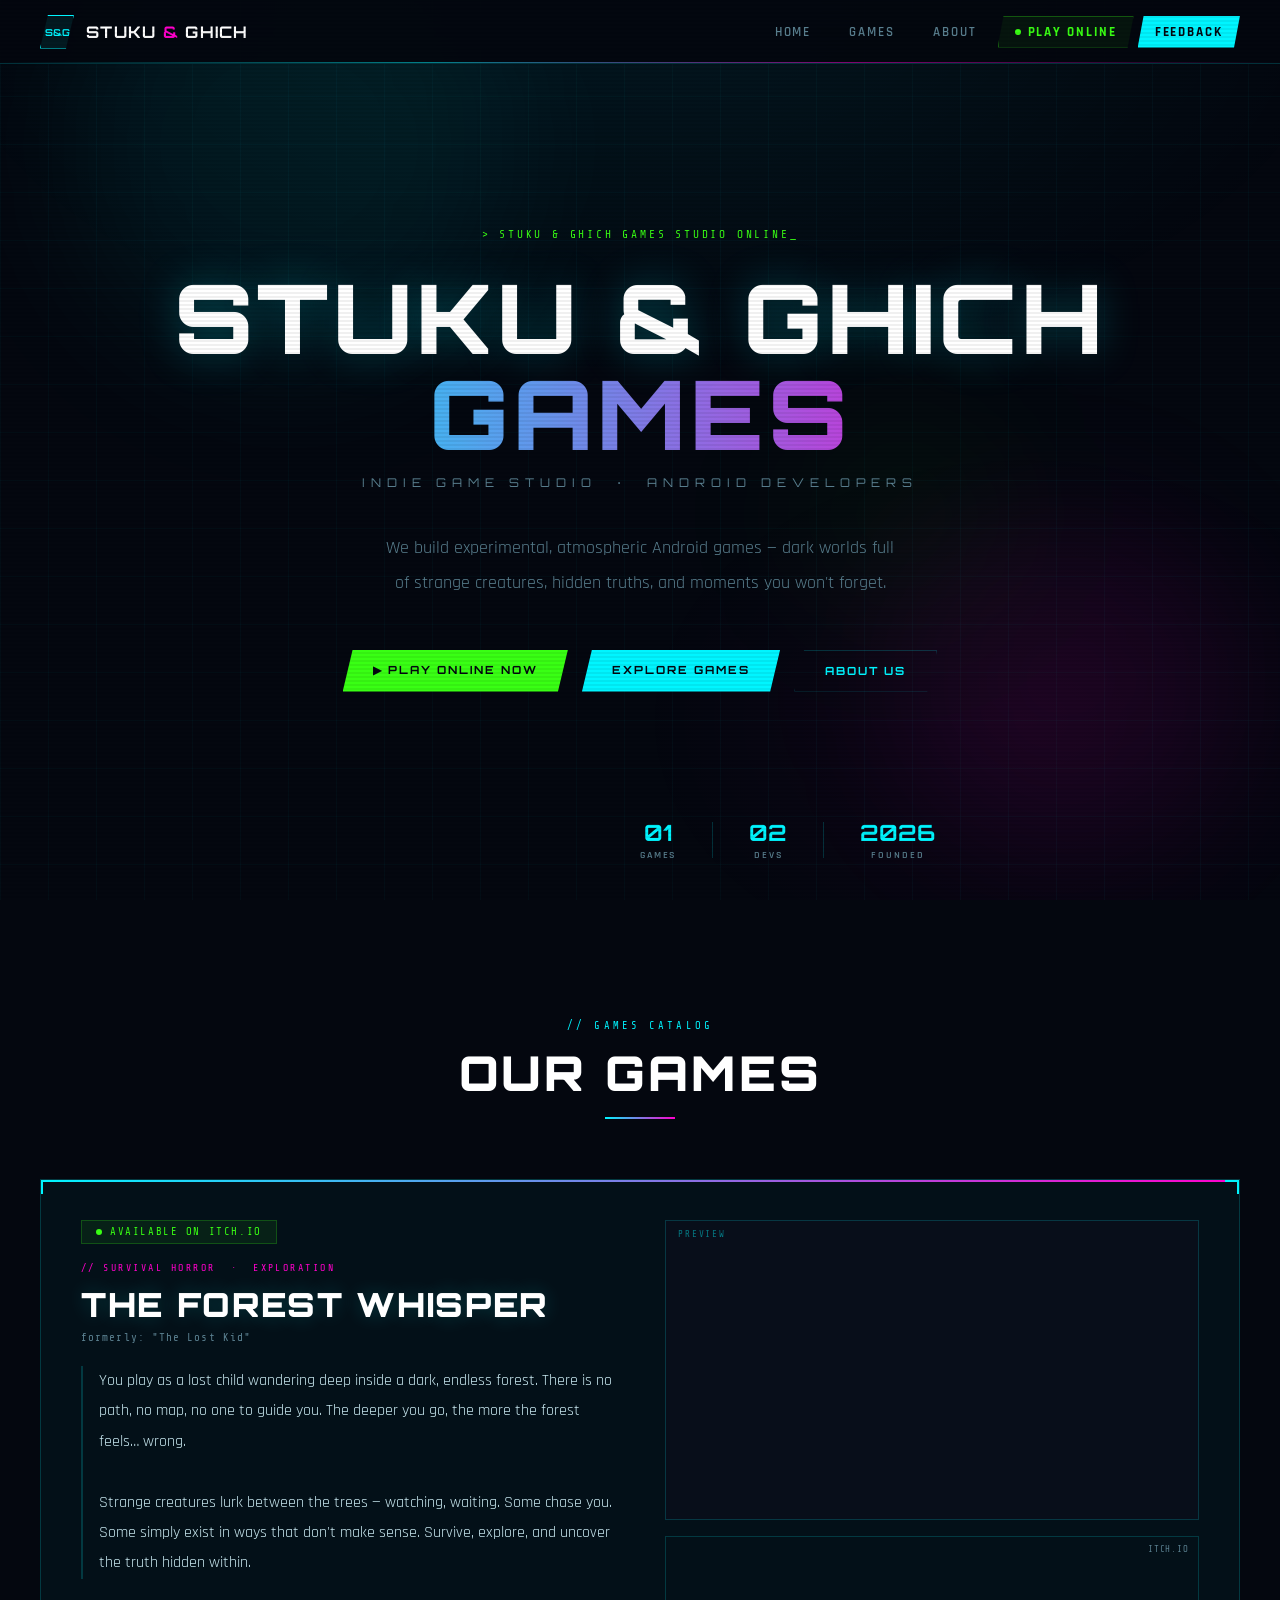
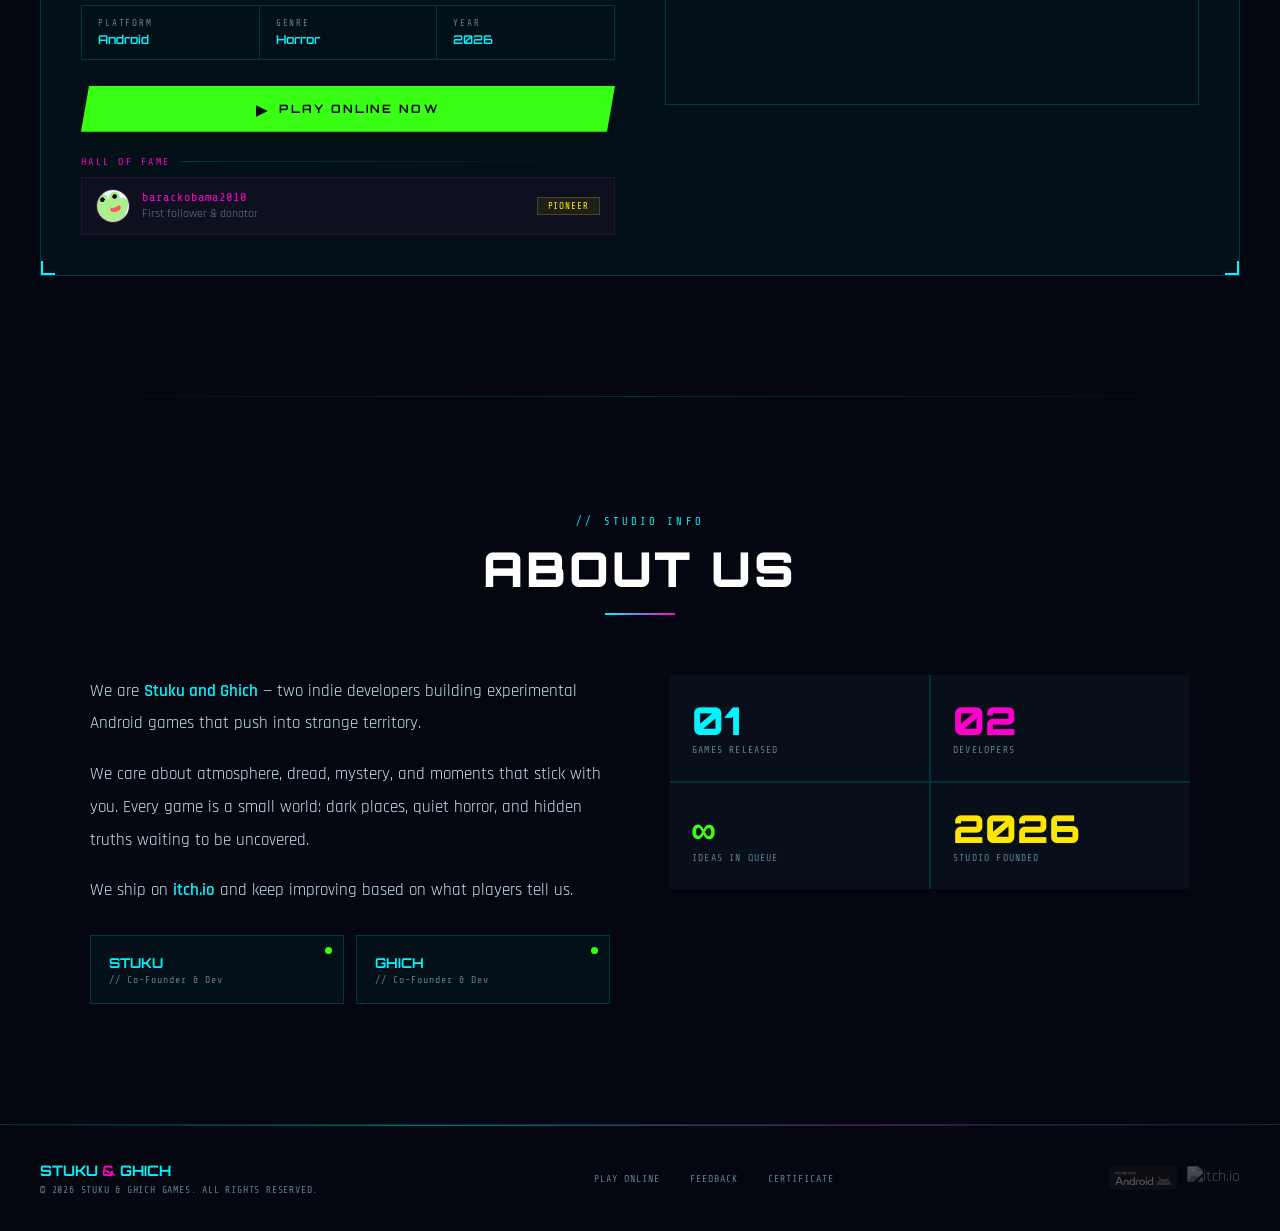
==== index.html @ 99e3280b "Update print statement from 'Hello' to 'Goodbye'" ====
<!DOCTYPE html>
<html lang="en">
<head>
  <meta charset="UTF-8"/>
  <meta name="viewport" content="width=device-width, initial-scale=1.0"/>
  <title>Stuku &amp; Ghich Games</title>
  <link rel="stylesheet" href="https://cdn.plyr.io/3.7.8/plyr.css" />
  <link href="https://fonts.googleapis.com/css2?family=Orbitron:wght@400;600;700;900&family=Rajdhani:wght@300;400;500;600;700&family=Share+Tech+Mono&display=swap" rel="stylesheet">
  <style>
    :root {
      --cyan: #00f5ff;
      --cyan2: #00c8d4;
      --magenta: #ff00cc;
      --green: #39ff14;
      --yellow: #ffe600;
      --dark: #04070f;
      --dark2: #080e1a;
      --dark3: #0c1526;
      --panel: rgba(0,245,255,0.04);
      --border-c: rgba(0,245,255,0.18);
      --border-h: rgba(0,245,255,0.55);
      --text: #c8e8f0;
      --text-dim: #5a8090;
    }

    *, *::before, *::after { box-sizing: border-box; margin:0; padding:0; }
    html { scroll-behavior: smooth; }

    body {
      font-family: 'Rajdhani', sans-serif;
      background: var(--dark);
      color: var(--text);
      overflow-x: hidden;
    }

    body::after {
      content: '';
      position: fixed; inset: 0;
      pointer-events: none; z-index: 9999;
      background: repeating-linear-gradient(
        0deg, transparent, transparent 2px,
        rgba(0,0,0,0.06) 2px, rgba(0,0,0,0.06) 4px
      );
    }

    .grid-bg {
      position: fixed; inset: 0; z-index: 0; pointer-events: none;
      background-image:
        linear-gradient(rgba(0,245,255,0.03) 1px, transparent 1px),
        linear-gradient(90deg, rgba(0,245,255,0.03) 1px, transparent 1px);
      background-size: 48px 48px;
    }
    .grid-bg::after {
      content: '';
      position: absolute; inset: 0;
      background:
        radial-gradient(ellipse 80% 60% at 50% 0%, rgba(0,245,255,0.07) 0%, transparent 70%),
        radial-gradient(ellipse 50% 50% at 80% 80%, rgba(255,0,204,0.05) 0%, transparent 60%);
    }

    /* HEADER */
    header {
      position: fixed; top:0; left:0; right:0; z-index:500;
      height: 64px;
      display: flex; align-items: center; justify-content: space-between;
      padding: 0 40px;
      background: rgba(4,7,15,0.93);
      border-bottom: 1px solid var(--border-c);
      backdrop-filter: blur(20px);
    }
    header::after {
      content: '';
      position: absolute; bottom:0; left:0; right:0; height:1px;
      background: linear-gradient(90deg, transparent, var(--cyan), var(--magenta), transparent);
      opacity: 0.5;
    }

    .logo { display:flex; align-items:center; gap:12px; }
    .logo-chip {
      width:34px; height:34px;
      background: rgba(0,245,255,0.08);
      border: 1.5px solid var(--cyan);
      display:flex; align-items:center; justify-content:center;
      font-family:'Orbitron',monospace; font-size:0.6rem; font-weight:700;
      color: var(--cyan);
      clip-path: polygon(8px 0%,100% 0%,calc(100% - 8px) 100%,0% 100%);
    }
    .logo-name {
      font-family:'Orbitron',monospace; font-size:1rem; font-weight:700;
      letter-spacing:0.08em; color:#fff;
    }
    .logo-name em { font-style:normal; color:var(--magenta); }

    nav { display:flex; gap:4px; align-items:center; }
    nav a {
      font-family:'Rajdhani',sans-serif; font-size:0.8rem; font-weight:600;
      letter-spacing:0.15em; text-transform:uppercase;
      color:var(--text-dim); text-decoration:none;
      padding:7px 16px; border:1px solid transparent;
      transition:all 0.22s;
      clip-path: polygon(6px 0%,100% 0%,calc(100% - 6px) 100%,0% 100%);
    }
    nav a:hover { color:var(--cyan); border-color:var(--border-c); background:var(--panel); }
    nav a.cta {
      color:var(--dark); background:var(--cyan); border-color:var(--cyan); font-weight:700;
    }
    nav a.cta:hover { background:var(--cyan2); box-shadow:0 0 20px rgba(0,245,255,0.4); }

    /* NEW: Play nav link — magenta glow variant */
    nav a.play-nav {
      color: var(--green);
      border-color: rgba(57,255,20,0.3);
      background: rgba(57,255,20,0.06);
      font-weight: 700;
      position: relative;
    }
    nav a.play-nav::before {
      content: '';
      display: inline-block;
      width: 6px; height: 6px;
      background: var(--green);
      border-radius: 50%;
      margin-right: 7px;
      animation: blink-dot 1.4s ease-in-out infinite;
      vertical-align: middle;
    }
    nav a.play-nav:hover {
      color: var(--green);
      border-color: rgba(57,255,20,0.6);
      background: rgba(57,255,20,0.12);
      box-shadow: 0 0 18px rgba(57,255,20,0.2);
    }
    @keyframes blink-dot { 0%,100%{opacity:1} 50%{opacity:0.2} }

    /* HUD CORNERS */
    .hc { position:absolute; width:14px; height:14px; pointer-events:none; }
    .hc.tl { top:0; left:0; border-top:2px solid var(--cyan); border-left:2px solid var(--cyan); }
    .hc.tr { top:0; right:0; border-top:2px solid var(--cyan); border-right:2px solid var(--cyan); }
    .hc.bl { bottom:0; left:0; border-bottom:2px solid var(--cyan); border-left:2px solid var(--cyan); }
    .hc.br { bottom:0; right:0; border-bottom:2px solid var(--cyan); border-right:2px solid var(--cyan); }

    /* HERO */
    .hero {
      position:relative; min-height:100vh;
      display:flex; flex-direction:column; align-items:center; justify-content:center;
      text-align:center; padding:100px 40px 80px; overflow:hidden;
    }

    .orb {
      position:absolute; border-radius:50%; filter:blur(70px); pointer-events:none;
      animation:float 9s ease-in-out infinite;
    }
    .o1 { width:450px; height:450px; background:rgba(0,245,255,0.06); top:-80px; left:5%; }
    .o2 { width:350px; height:350px; background:rgba(255,0,204,0.06); bottom:5%; right:3%; animation-delay:-3.5s; }
    .o3 { width:220px; height:220px; background:rgba(57,255,20,0.04); top:45%; left:62%; animation-delay:-6s; }
    @keyframes float { 0%,100%{transform:translateY(0) scale(1)} 50%{transform:translateY(-28px) scale(1.08)} }

    .hero-eyebrow {
      font-family:'Share Tech Mono',monospace; font-size:0.7rem;
      color:var(--green); letter-spacing:0.25em; margin-bottom:28px;
      opacity:0; animation:fu 0.7s 0.2s forwards;
    }
    .hero-eyebrow::before { content:'> '; }
    .hero-eyebrow::after { content:'_'; animation:cur 1s step-end infinite; }
    @keyframes cur { 0%,100%{opacity:1} 50%{opacity:0} }

    .hero-h1 {
      font-family:'Orbitron',monospace; font-weight:900;
      font-size: clamp(2.6rem, 7.5vw, 7rem);
      line-height:1; letter-spacing:0.04em; margin-bottom:14px;
      opacity:0; animation:fu 0.8s 0.35s forwards;
    }
    .hero-h1 .l1 { display:block; color:#fff; text-shadow:0 0 40px rgba(0,245,255,0.25); }
    .hero-h1 .l2 {
      display:block;
      background: linear-gradient(90deg, var(--cyan) 0%, var(--magenta) 100%);
      -webkit-background-clip:text; -webkit-text-fill-color:transparent; background-clip:text;
    }

    .hero-tagline {
      font-family:'Orbitron',monospace; font-size:clamp(0.58rem,1.1vw,0.75rem);
      letter-spacing:0.5em; color:var(--text-dim); text-transform:uppercase;
      margin-bottom:40px; opacity:0; animation:fu 0.8s 0.5s forwards;
    }

    .hero-body {
      font-size:1.15rem; font-weight:400; color:var(--text-dim);
      max-width:520px; line-height:1.85; margin-bottom:50px;
      opacity:0; animation:fu 0.8s 0.65s forwards;
    }

    .hero-btns {
      display:flex; gap:14px; flex-wrap:wrap; justify-content:center;
      opacity:0; animation:fu 0.8s 0.8s forwards;
    }

    .btn {
      font-family:'Orbitron',monospace; font-size:0.7rem; font-weight:700;
      letter-spacing:0.18em; text-transform:uppercase; text-decoration:none;
      padding:13px 30px; transition:all 0.22s; cursor:pointer;
      clip-path: polygon(10px 0%,100% 0%,calc(100% - 10px) 100%,0% 100%);
    }
    .btn-solid { color:var(--dark); background:var(--cyan); }
    .btn-solid:hover { box-shadow:0 0 30px rgba(0,245,255,0.55), 0 0 60px rgba(0,245,255,0.2); transform:translateY(-3px); }
    .btn-ghost { color:var(--cyan); background:transparent; border:1px solid var(--border-c); }
    .btn-ghost:hover { border-color:var(--cyan); background:rgba(0,245,255,0.08); transform:translateY(-3px); }

    /* NEW: Play Online hero button */
    .btn-play {
      color: var(--dark);
      background: var(--green);
      border: none;
      position: relative;
      overflow: hidden;
    }
    .btn-play::before {
      content: '';
      position: absolute; inset: 0;
      background: linear-gradient(90deg, transparent 0%, rgba(255,255,255,0.15) 50%, transparent 100%);
      transform: translateX(-100%);
      transition: transform 0.5s ease;
    }
    .btn-play:hover::before { transform: translateX(100%); }
    .btn-play:hover {
      box-shadow: 0 0 30px rgba(57,255,20,0.55), 0 0 60px rgba(57,255,20,0.2);
      transform: translateY(-3px);
    }

    .hero-stats {
      position:absolute; bottom:38px; left:50%; transform:translateX(-50%);
      display:flex; gap:36px; align-items:center;
      opacity:0; animation:fu 0.8s 1s forwards;
    }
    .hs-item { text-align:center; }
    .hs-num { font-family:'Orbitron',monospace; font-size:1.4rem; font-weight:700; color:var(--cyan); }
    .hs-lbl { font-size:0.65rem; font-weight:600; letter-spacing:0.18em; text-transform:uppercase; color:var(--text-dim); margin-top:2px; }
    .hs-sep { width:1px; height:36px; background:var(--border-c); }

    /* SECTION LABELS */
    section { position:relative; z-index:1; }
    .s-tag {
      font-family:'Share Tech Mono',monospace; font-size:0.65rem;
      color:var(--cyan); letter-spacing:0.3em; text-transform:uppercase; margin-bottom:10px;
    }
    .s-tag::before { content:'// '; }
    .s-title {
      font-family:'Orbitron',monospace; font-size:clamp(1.8rem,4vw,3rem);
      font-weight:900; letter-spacing:0.06em; color:#fff;
    }
    .s-line { width:70px; height:2px; background:linear-gradient(90deg,var(--cyan),var(--magenta)); margin:14px auto 0; }

    /* GAMES */
    #games { padding:120px 40px; }
    .games-wrap { max-width:1280px; margin:0 auto; }
    .s-hdr { text-align:center; margin-bottom:60px; }

    .game-panel {
      position:relative;
      border:1px solid var(--border-c);
      background:var(--panel);
      padding:40px;
      transition:border-color 0.3s;
    }
    .game-panel::before {
      content:''; position:absolute; top:0; left:0; right:0; height:2px;
      background:linear-gradient(90deg,var(--cyan),var(--magenta),var(--cyan));
      background-size:200%;
      animation:gslide 3s linear infinite;
    }
    @keyframes gslide { 0%{background-position:0%} 100%{background-position:200%} }
    .game-panel:hover { border-color:var(--border-h); }

    .g-grid { display:grid; grid-template-columns:1fr 1fr; gap:50px; align-items:start; }

    .g-status {
      display:inline-flex; align-items:center; gap:8px;
      font-family:'Share Tech Mono',monospace; font-size:0.66rem;
      color:var(--green); letter-spacing:0.15em;
      background:rgba(57,255,20,0.07); border:1px solid rgba(57,255,20,0.22);
      padding:5px 14px; margin-bottom:18px;
    }
    .g-dot { width:6px; height:6px; background:var(--green); border-radius:50%; animation:cur 1.5s ease-in-out infinite; }

    .g-genre {
      font-family:'Share Tech Mono',monospace; font-size:0.62rem;
      color:var(--magenta); letter-spacing:0.25em; text-transform:uppercase; margin-bottom:12px;
    }
    .g-title {
      font-family:'Orbitron',monospace; font-weight:900;
      font-size:clamp(1.4rem,2.6vw,2.1rem); letter-spacing:0.05em;
      color:#fff; line-height:1.2; margin-bottom:6px;
      text-shadow:0 0 20px rgba(0,245,255,0.2);
      cursor:default;
    }
    .g-title:hover { animation:glitch 0.4s steps(2) 1; }
    @keyframes glitch {
      0%{transform:translate(0)} 20%{transform:translate(-3px,1px);text-shadow:2px 0 var(--magenta),-2px 0 var(--cyan)}
      40%{transform:translate(3px,-1px);text-shadow:-2px 0 var(--cyan),2px 0 var(--magenta)}
      60%{transform:translate(-1px,2px)} 80%{transform:translate(1px,-2px)}
      100%{transform:translate(0)}
    }
    .g-alias {
      font-family:'Share Tech Mono',monospace; font-size:0.68rem;
      color:var(--text-dim); letter-spacing:0.1em; margin-bottom:22px;
    }
    .g-desc {
      font-size:1rem; font-weight:400; line-height:1.9; color:var(--text);
      border-left:2px solid var(--border-c); padding-left:16px; margin-bottom:26px;
    }

    .g-meta { display:flex; border:1px solid var(--border-c); margin-bottom:26px; }
    .g-mi { flex:1; padding:12px 16px; border-right:1px solid var(--border-c); }
    .g-mi:last-child { border-right:none; }
    .g-ml { font-family:'Share Tech Mono',monospace; font-size:0.58rem; color:var(--text-dim); letter-spacing:0.2em; text-transform:uppercase; margin-bottom:4px; }
    .g-mv { font-family:'Orbitron',monospace; font-size:0.76rem; color:var(--cyan); font-weight:600; }

    /* NEW: Play Online CTA inside game card */
    .g-play-cta {
      display: flex;
      gap: 10px;
      margin-bottom: 24px;
      flex-wrap: wrap;
    }
    .g-play-btn {
      flex: 1;
      display: flex; align-items: center; justify-content: center; gap: 10px;
      padding: 14px 20px;
      font-family: 'Orbitron', monospace; font-size: 0.72rem; font-weight: 700;
      letter-spacing: 0.18em; text-transform: uppercase; text-decoration: none;
      transition: all 0.25s;
      clip-path: polygon(8px 0%,100% 0%,calc(100% - 8px) 100%,0% 100%);
      position: relative; overflow: hidden;
    }
    .g-play-btn::before {
      content: '';
      position: absolute; inset: 0;
      background: linear-gradient(90deg, transparent, rgba(255,255,255,0.1), transparent);
      transform: translateX(-100%);
      transition: transform 0.5s ease;
    }
    .g-play-btn:hover::before { transform: translateX(100%); }

    .g-play-btn.primary {
      background: var(--green); color: var(--dark);
    }
    .g-play-btn.primary:hover {
      box-shadow: 0 0 24px rgba(57,255,20,0.5), 0 0 48px rgba(57,255,20,0.15);
      transform: translateY(-2px);
    }
    .g-play-btn.secondary {
      background: var(--panel); color: var(--cyan);
      border: 1px solid var(--border-c);
    }
    .g-play-btn.secondary:hover {
      border-color: var(--border-h); background: rgba(0,245,255,0.08);
      transform: translateY(-2px);
    }

    .g-play-icon {
      font-size: 0.9rem;
    }

    /* play pulse ring on primary btn */
    .g-play-btn.primary .g-play-icon {
      position: relative;
      display: inline-flex;
    }

    .g-screen {
      position:relative; aspect-ratio:16/9; background:var(--dark2);
      border:1px solid var(--border-c); overflow:hidden; margin-bottom:16px;
    }
    .g-screen::before {
      content:'PREVIEW'; position:absolute; top:8px; left:12px;
      font-family:'Share Tech Mono',monospace; font-size:0.58rem;
      color:var(--cyan); letter-spacing:0.2em; opacity:0.45; z-index:2;
    }
    .g-screen-fill {
      width: 100%;
      height: 90%;
      display: flex;
      align-items: center;
      justify-content: center;
      background: none;
      opacity: 1;
    }

    .g-embed { border:1px solid var(--border-c); overflow:hidden; position:relative; transition:border-color 0.3s; }
    .g-embed:hover { border-color:var(--border-h); }
    .g-embed iframe { display:block; width:100%; height:167px; border:none; }
    .g-embed-tag {
      position:absolute; top:7px; right:9px;
      font-family:'Share Tech Mono',monospace; font-size:0.56rem;
      color:var(--text-dim); letter-spacing:0.1em; pointer-events:none;
    }

    /* SHOUTOUTS */
    .shout-hdr {
      font-family:'Share Tech Mono',monospace; font-size:0.62rem;
      color:var(--magenta); letter-spacing:0.25em; text-transform:uppercase;
      margin-bottom:10px; display:flex; align-items:center; gap:10px;
    }
    .shout-hdr::after { content:''; flex:1; height:1px; background:linear-gradient(90deg,var(--border-c),transparent); }

    .shout-row {
      display:flex; align-items:center; gap:12px; padding:11px 14px;
      background:rgba(255,0,204,0.04); border:1px solid rgba(255,0,204,0.14);
      transition:all 0.22s; cursor:default;
    }
    .shout-row:hover { background:rgba(255,0,204,0.09); border-color:rgba(255,0,204,0.35); transform:translateX(5px); }
    .shout-pfp {
      width:34px; height:34px; border-radius:50%;
      border:1px solid rgba(255,0,204,0.3); background:var(--dark3);
      overflow:hidden; flex-shrink:0;
      display:flex; align-items:center; justify-content:center; font-size:1rem;
    }
    .shout-pfp img { width:100%; height:100%; object-fit:cover; }
    .shout-name { font-family:'Share Tech Mono',monospace; font-size:0.76rem; color:var(--magenta); }
    .shout-role { font-size:0.78rem; color:var(--text-dim); margin-top:1px; }
    .shout-badge {
      margin-left:auto; font-family:'Share Tech Mono',monospace; font-size:0.58rem;
      color:var(--yellow); background:rgba(255,230,0,0.07); border:1px solid rgba(255,230,0,0.2);
      padding:3px 10px; letter-spacing:0.1em;
    }

    /* ABOUT */
    #about { padding:120px 40px; }
    #about::before {
      content:''; position:absolute; top:0; left:0; right:0; height:1px;
      background:linear-gradient(90deg,transparent,var(--border-c),transparent);
    }
    .about-wrap { max-width:1100px; margin:0 auto; }

    .about-grid { display:grid; grid-template-columns:1fr 1fr; gap:60px; align-items:start; margin-top:60px; }

    .about-copy { font-size:1.05rem; font-weight:400; line-height:1.95; color:var(--text); }
    .about-copy p { margin-bottom:18px; }
    .about-copy strong { color:var(--cyan); font-weight:600; }

    .dev-cards { display:grid; grid-template-columns:1fr 1fr; gap:12px; margin-top:28px; }
    .dev-card {
      padding:18px; border:1px solid var(--border-c); background:var(--panel);
      position:relative; transition:all 0.22s;
    }
    .dev-card:hover { border-color:var(--border-h); background:rgba(0,245,255,0.06); }
    .dev-name { font-family:'Orbitron',monospace; font-size:0.85rem; font-weight:700; color:var(--cyan); margin-bottom:3px; }
    .dev-role { font-family:'Share Tech Mono',monospace; font-size:0.62rem; color:var(--text-dim); letter-spacing:0.1em; }
    .dev-online { position:absolute; top:11px; right:11px; width:7px; height:7px; background:var(--green); border-radius:50%; animation:cur 2s ease-in-out infinite; }

    .hud-grid { display:grid; grid-template-columns:1fr 1fr; gap:2px; background:var(--border-c); }
    .hud-cell { background:var(--dark2); padding:26px 22px; }
    .hud-n { font-family:'Orbitron',monospace; font-size:2.4rem; font-weight:900; color:var(--cyan); line-height:1; margin-bottom:5px; }
    .hud-n.m { color:var(--magenta); }
    .hud-n.g { color:var(--green); }
    .hud-n.y { color:var(--yellow); }
    .hud-d { font-family:'Share Tech Mono',monospace; font-size:0.62rem; color:var(--text-dim); letter-spacing:0.12em; text-transform:uppercase; }

    /* FOOTER */
    footer { border-top:1px solid var(--border-c); padding:36px 40px; position:relative; z-index:1; }
    footer::before {
      content:''; position:absolute; top:0; left:0; right:0; height:1px;
      background:linear-gradient(90deg,transparent,var(--cyan),var(--magenta),transparent);
      opacity:0.45;
    }
    .f-inner { max-width:1200px; margin:0 auto; display:flex; justify-content:space-between; align-items:center; flex-wrap:wrap; gap:20px; }
    .f-name { font-family:'Orbitron',monospace; font-size:0.9rem; font-weight:700; color:var(--cyan); }
    .f-name em { font-style:normal; color:var(--magenta); }
    .f-copy { font-family:'Share Tech Mono',monospace; font-size:0.62rem; color:var(--text-dim); letter-spacing:0.08em; margin-top:5px; }
    .f-links { display:flex; gap:4px; flex-wrap:wrap; }
    .f-links a {
      font-family:'Share Tech Mono',monospace; font-size:0.63rem; color:var(--text-dim);
      text-decoration:none; letter-spacing:0.1em; padding:6px 12px;
      border:1px solid transparent; transition:all 0.22s;
    }
    .f-links a:hover { color:var(--cyan); border-color:var(--border-c); background:var(--panel); }
    .f-badges { display:flex; gap:10px; align-items:center; }
    .f-badges img { height:24px; opacity:0.3; filter:grayscale(100%); transition:all 0.3s; }
    .f-badges img:hover { opacity:0.85; filter:grayscale(0%); }

    @keyframes fu { from{opacity:0;transform:translateY(22px)} to{opacity:1;transform:translateY(0)} }
    .reveal { opacity:0; transform:translateY(28px); transition:opacity 0.7s ease,transform 0.7s ease; }
    .reveal.visible { opacity:1; transform:translateY(0); }

    @media(max-width:860px){
      .g-grid,.about-grid,.dev-cards { grid-template-columns:1fr; }
      header { padding:0 20px; }
      #games,#about { padding:80px 20px; }
      footer { padding:28px 20px; }
      .game-panel { padding:22px; }
      nav a { font-size:0.68rem; padding:5px 8px; }
      .hero-stats { gap:18px; }
      .logo-name { font-size:0.85rem; }
      .hm { display:none; }
    }
  </style>
</head>

<!-- Google tag (gtag.js) -->
<script async src="https://www.googletagmanager.com/gtag/js?id=G-DMY0KFKS8Z"></script>
<script>
  window.dataLayer = window.dataLayer || [];
  function gtag(){dataLayer.push(arguments);}
  gtag('js', new Date());
  gtag('config', 'G-DMY0KFKS8Z');
</script>

<body>
<div class="grid-bg"></div>

<header>
  <div class="logo">
    <div class="logo-chip">S&amp;G</div>
    <div class="logo-name">STUKU <em>&amp;</em> GHICH</div>
  </div>
  <nav>
    <a href="#" class="hm">HOME</a>
    <a href="#games" class="hm">GAMES</a>
    <a href="#about" class="hm">ABOUT</a>
    <a href="play.html" class="play-nav">PLAY ONLINE</a>
    <a href="feedback.html" class="cta">FEEDBACK</a>
  </nav>
</header>

<section class="hero">
  <div class="orb o1"></div>
  <div class="orb o2"></div>
  <div class="orb o3"></div>

  <p class="hero-eyebrow">STUKU &amp; GHICH GAMES STUDIO ONLINE</p>
  <h1 class="hero-h1">
    <span class="l1">STUKU &amp; GHICH</span>
    <span class="l2">GAMES</span>
  </h1>
  <p class="hero-tagline">Indie Game Studio &nbsp;·&nbsp; Android Developers</p>
  <p class="hero-body">We build experimental, atmospheric Android games — dark worlds full of strange creatures, hidden truths, and moments you won't forget.</p>
  <div class="hero-btns">
    <a href="play.html" class="btn btn-play">▶ PLAY ONLINE NOW</a>
    <a href="#games" class="btn btn-solid">EXPLORE GAMES</a>
    <a href="#about" class="btn btn-ghost">ABOUT US</a>
  </div>
  <div class="hero-stats">
    <div class="hs-item"><div class="hs-num">01</div><div class="hs-lbl">Games</div></div>
    <div class="hs-sep"></div>
    <div class="hs-item"><div class="hs-num">02</div><div class="hs-lbl">Devs</div></div>
    <div class="hs-sep"></div>
    <div class="hs-item"><div class="hs-num">2026</div><div class="hs-lbl">Founded</div></div>
  </div>
</section>

<section id="games">
  <div class="games-wrap">
    <div class="s-hdr reveal">
      <div class="s-tag">Games Catalog</div>
      <div class="s-title">OUR GAMES</div>
      <div class="s-line"></div>
    </div>

    <div class="game-panel reveal">
      <div class="hc tl"></div><div class="hc tr"></div>
      <div class="hc bl"></div><div class="hc br"></div>
      <div class="g-grid">
        <div>
          <div class="g-status"><div class="g-dot"></div>AVAILABLE ON ITCH.IO</div>
          <div class="g-genre">// SURVIVAL HORROR &nbsp;·&nbsp; EXPLORATION</div>
          <h3 class="g-title">THE FOREST WHISPER</h3>
          <div class="g-alias">formerly: "The Lost Kid"</div>
          <p class="g-desc">You play as a lost child wandering deep inside a dark, endless forest. There is no path, no map, no one to guide you. The deeper you go, the more the forest feels… wrong.<br><br>Strange creatures lurk between the trees — watching, waiting. Some chase you. Some simply exist in ways that don't make sense. Survive, explore, and uncover the truth hidden within.</p>
          <div class="g-meta">
            <div class="g-mi"><div class="g-ml">Platform</div><div class="g-mv">Android</div></div>
            <div class="g-mi"><div class="g-ml">Genre</div><div class="g-mv">Horror</div></div>
            <div class="g-mi"><div class="g-ml">Year</div><div class="g-mv">2026</div></div>
          </div>

          <!-- ── PLAY ONLINE CTA ── -->
          <div class="g-play-cta">
            <a href="play.html" class="g-play-btn primary">
              <span class="g-play-icon">▶</span> PLAY ONLINE NOW
            </a>

          </div>

          <div class="shout-hdr">Hall of Fame</div>
          <div class="shout-row">
            <div class="shout-pfp">
              <img src="obama2010.png" alt="" onerror="this.style.display='none';this.parentElement.textContent='★'">
            </div>
            <div>
              <div class="shout-name">barackobama2010</div>
              <div class="shout-role">First follower &amp; donator</div>
            </div>
            <div class="shout-badge">PIONEER</div>
          </div>
        </div>

        <div>
          <div class="g-screen">
            <div class="g-screen-fill">
              <video id="player" playsinline>
                <source src="gameplay.mp4" type="video/mp4" />
              </video>
            </div>
          </div>
          <div class="g-embed">
            <div class="g-embed-tag">ITCH.IO</div>
            <iframe frameborder="0" src="https://itch.io/embed/4488600?bg_color=222222&amp;fg_color=eeeeee&amp;link_color=299704&amp;border_color=363636" width="552" height="167"><a href="https://stukuandghich.itch.io/the-forest-whisper">The Forest Whisper</a></iframe>
          </div>
        </div>
      </div>
    </div>
  </div>

  <script src="https://cdn.plyr.io/3.7.8/plyr.js"></script>
  <script>
    const player = new Plyr('#player', {
      controls: ['play','progress','current-time','mute','volume','fullscreen']
    });
  </script>
</section>

<section id="about">
  <div class="about-wrap">
    <div class="s-hdr reveal">
      <div class="s-tag">Studio Info</div>
      <div class="s-title">ABOUT US</div>
      <div class="s-line"></div>
    </div>
    <div class="about-grid">
      <div class="reveal">
        <div class="about-copy">
          <p>We are <strong>Stuku and Ghich</strong> — two indie developers building experimental Android games that push into strange territory.</p>
          <p>We care about atmosphere, dread, mystery, and moments that stick with you. Every game is a small world: dark places, quiet horror, and hidden truths waiting to be uncovered.</p>
          <p>We ship on <strong>itch.io</strong> and keep improving based on what players tell us.</p>
        </div>
        <div class="dev-cards">
          <div class="dev-card">
            <div class="dev-online"></div>
            <div class="dev-name">STUKU</div>
            <div class="dev-role">// Co-Founder &amp; Dev</div>
          </div>
          <div class="dev-card">
            <div class="dev-online"></div>
            <div class="dev-name">GHICH</div>
            <div class="dev-role">// Co-Founder &amp; Dev</div>
          </div>
        </div>
      </div>
      <div class="hud-grid reveal">
        <div class="hud-cell"><div class="hud-n">01</div><div class="hud-d">Games Released</div></div>
        <div class="hud-cell"><div class="hud-n m">02</div><div class="hud-d">Developers</div></div>
        <div class="hud-cell"><div class="hud-n g">∞</div><div class="hud-d">Ideas In Queue</div></div>
        <div class="hud-cell"><div class="hud-n y">2026</div><div class="hud-d">Studio Founded</div></div>
      </div>
    </div>
  </div>
</section>

<footer>
  <div class="f-inner">
    <div>
      <div class="f-name">STUKU <em>&amp;</em> GHICH</div>
      <div class="f-copy">© 2026 STUKU &amp; GHICH GAMES. ALL RIGHTS RESERVED.</div>
    </div>
    <div class="f-links">
      <a href="play.html">PLAY ONLINE</a>
      <a href="feedback.html">FEEDBACK</a>
      <a href="uact_certificate.png">CERTIFICATE</a>
    </div>
    <div class="f-badges">
      <img src="android_badge.png" alt="Android">
      <img src="https://static.itch.io/images/badge-color.svg" alt="itch.io">
    </div>
  </div>
</footer>

<script>
  const io = new IntersectionObserver(entries => {
    entries.forEach((e,i) => {
      if(e.isIntersecting){ setTimeout(()=>e.target.classList.add('visible'),i*100); io.unobserve(e.target); }
    });
  },{threshold:0.1});
  document.querySelectorAll('.reveal').forEach(el=>io.observe(el));
</script>
</body>
</html>
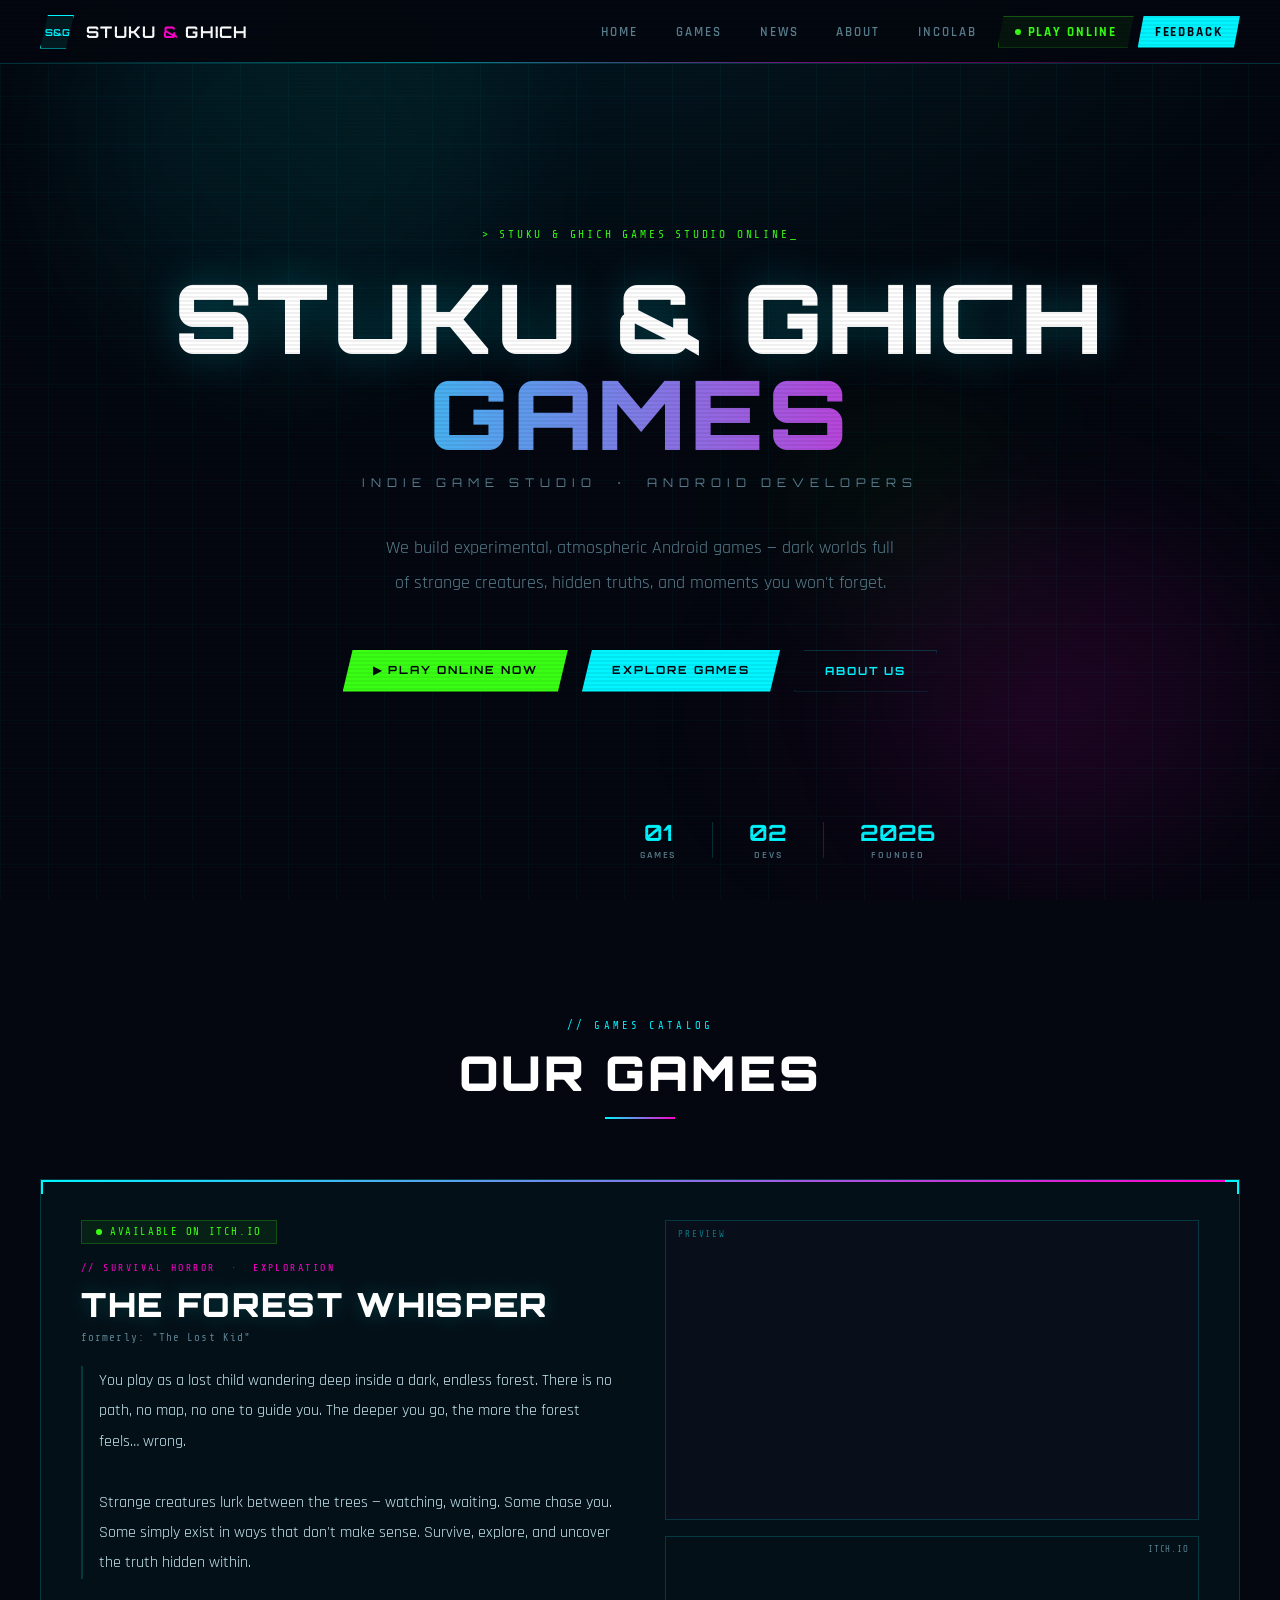
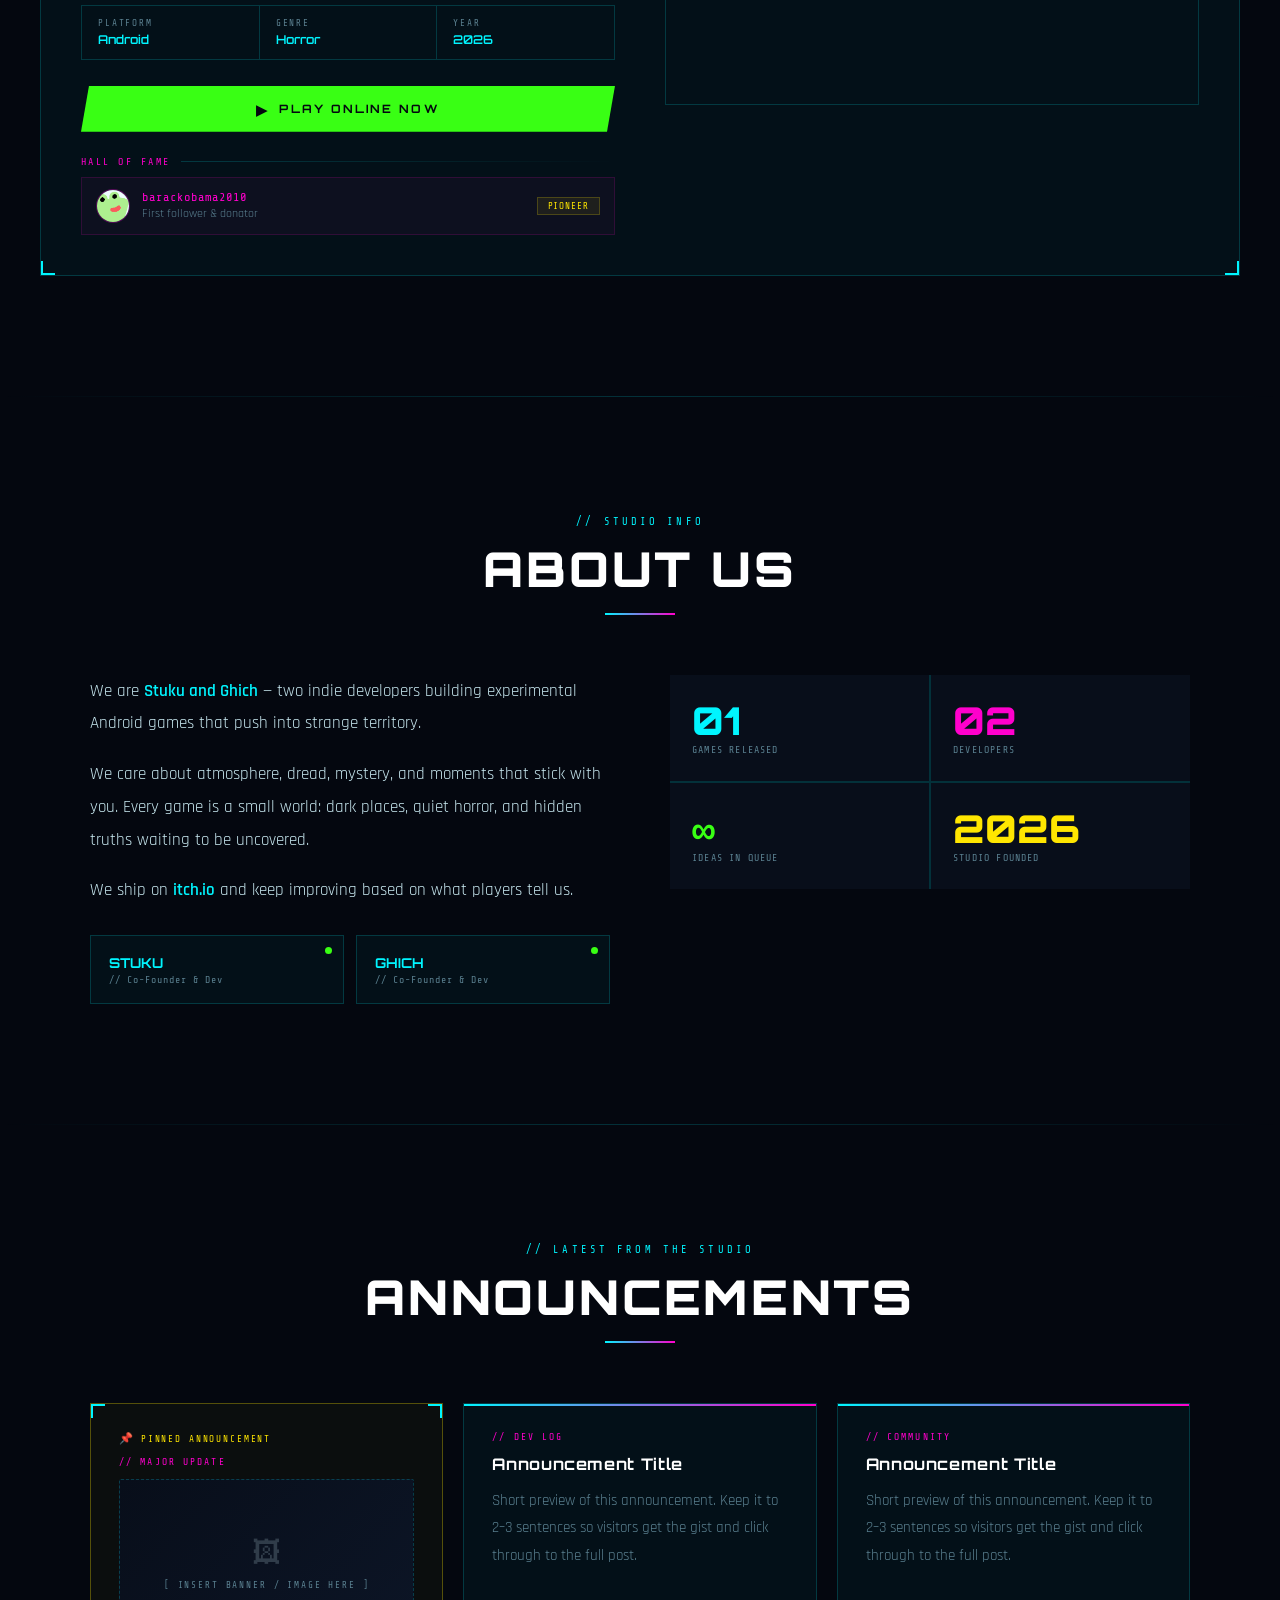
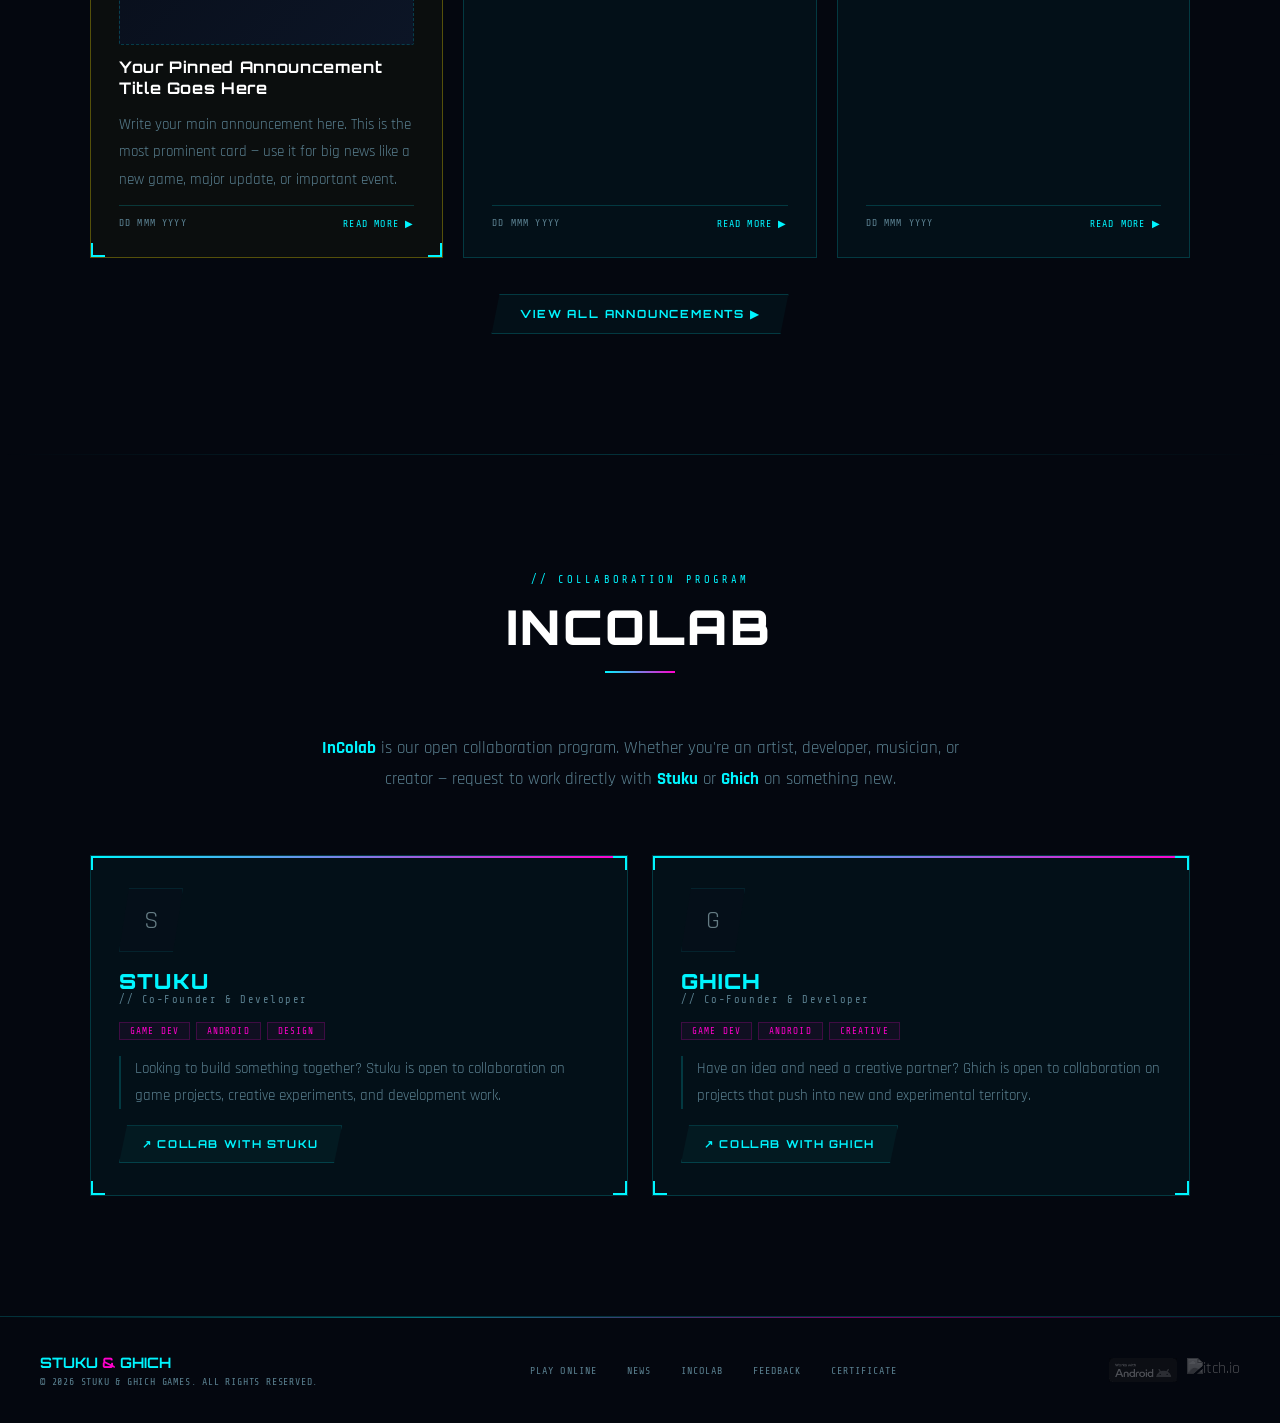
==== commit f025312d: "Update print statement from 'Hello' to 'Goodbye'" ====
--- a/index.html
+++ b/index.html
@@ -515,7 +515,9 @@
   <nav>
     <a href="#" class="hm">HOME</a>
     <a href="#games" class="hm">GAMES</a>
+    <a href="#announcements" class="hm">NEWS</a>
     <a href="#about" class="hm">ABOUT</a>
+    <a href="incolab.html" class="hm">INCOLAB</a>
     <a href="play.html" class="play-nav">PLAY ONLINE</a>
     <a href="feedback.html" class="cta">FEEDBACK</a>
   </nav>
@@ -654,6 +656,304 @@
   </div>
 </section>
 
+<!-- ══════════════════════════════════════════
+     ANNOUNCEMENTS SECTION
+══════════════════════════════════════════ -->
+<style>
+  /* ANNOUNCEMENTS */
+  #announcements { padding: 120px 40px; }
+  #announcements::before {
+    content:''; position:absolute; top:0; left:0; right:0; height:1px;
+    background:linear-gradient(90deg,transparent,var(--border-c),transparent);
+  }
+  .ann-wrap { max-width: 1100px; margin: 0 auto; }
+
+  .ann-grid {
+    display: grid;
+    grid-template-columns: repeat(auto-fit, minmax(300px, 1fr));
+    gap: 20px;
+    margin-top: 60px;
+  }
+
+  .ann-card {
+    position: relative;
+    border: 1px solid var(--border-c);
+    background: var(--panel);
+    padding: 28px;
+    transition: all 0.25s;
+    display: flex; flex-direction: column; gap: 12px;
+  }
+  .ann-card::before {
+    content:''; position:absolute; top:0; left:0; right:0; height:2px;
+    background:linear-gradient(90deg,var(--cyan),var(--magenta),var(--cyan));
+    background-size:200%; animation:gslide 3s linear infinite;
+  }
+  .ann-card:hover { border-color: var(--border-h); transform: translateY(-4px); }
+
+  /* pinned variant */
+  .ann-card.pinned { border-color: rgba(255,230,0,0.3); background: rgba(255,230,0,0.03); }
+  .ann-card.pinned::before {
+    background: linear-gradient(90deg, var(--yellow), var(--orange), var(--yellow));
+    background-size:200%;
+  }
+  .ann-card.pinned:hover { border-color: rgba(255,230,0,0.6); }
+
+  .ann-pin {
+    font-family:'Share Tech Mono',monospace; font-size:0.58rem;
+    color:var(--yellow); letter-spacing:0.2em;
+    display:flex; align-items:center; gap:6px;
+  }
+  .ann-pin::before { content:'📌'; font-size:0.7rem; }
+
+  .ann-tag {
+    font-family:'Share Tech Mono',monospace; font-size:0.6rem;
+    color:var(--magenta); letter-spacing:0.22em; text-transform:uppercase;
+  }
+  .ann-tag::before { content:'// '; }
+
+  .ann-title {
+    font-family:'Orbitron',monospace; font-size:1rem; font-weight:700;
+    color:#fff; letter-spacing:0.04em; line-height:1.3;
+  }
+
+  /* media placeholder inside announcement card */
+  .ann-media {
+    width:100%; aspect-ratio:16/9;
+    border:1px dashed rgba(0,245,255,0.2);
+    background: linear-gradient(135deg, var(--dark2), var(--dark3));
+    display:flex; flex-direction:column; align-items:center; justify-content:center;
+    gap:8px; border-radius:2px; cursor:default;
+  }
+  .ann-media-icon { font-size:1.8rem; opacity:0.2; }
+  .ann-media-label {
+    font-family:'Share Tech Mono',monospace; font-size:0.58rem;
+    color:var(--text-dim); letter-spacing:0.2em;
+  }
+
+  .ann-body {
+    font-size:0.95rem; color:var(--text-dim); line-height:1.8; font-weight:400;
+  }
+
+  .ann-footer {
+    display:flex; align-items:center; justify-content:space-between;
+    padding-top:12px; border-top:1px solid var(--border-c); margin-top:auto;
+  }
+  .ann-date {
+    font-family:'Share Tech Mono',monospace; font-size:0.6rem;
+    color:var(--text-dim); letter-spacing:0.12em;
+  }
+  .ann-read-more {
+    font-family:'Share Tech Mono',monospace; font-size:0.62rem;
+    color:var(--cyan); text-decoration:none; letter-spacing:0.12em;
+    transition:all 0.2s;
+  }
+  .ann-read-more:hover { text-shadow:0 0 10px rgba(0,245,255,0.6); }
+
+  .ann-view-all {
+    display:flex; justify-content:center; margin-top:36px;
+  }
+  .ann-view-all a {
+    font-family:'Orbitron',monospace; font-size:0.7rem; font-weight:700;
+    letter-spacing:0.16em; text-transform:uppercase; text-decoration:none;
+    padding:12px 28px; border:1px solid var(--border-c);
+    background:var(--panel); color:var(--cyan);
+    transition:all 0.22s;
+    clip-path:polygon(8px 0%,100% 0%,calc(100% - 8px) 100%,0% 100%);
+  }
+  .ann-view-all a:hover { border-color:var(--border-h); background:rgba(0,245,255,0.08); transform:translateY(-2px); }
+
+  /* ── INCOLAB SECTION ── */
+  #incolab { padding: 120px 40px; }
+  #incolab::before {
+    content:''; position:absolute; top:0; left:0; right:0; height:1px;
+    background:linear-gradient(90deg,transparent,var(--border-c),transparent);
+  }
+  .incolab-wrap { max-width: 1100px; margin: 0 auto; }
+
+  .incolab-intro {
+    max-width: 640px; margin: 0 auto 60px; text-align: center;
+    font-size:1.05rem; color:var(--text-dim); line-height:1.85;
+  }
+  .incolab-intro strong { color:var(--cyan); }
+
+  .incolab-grid {
+    display:grid; grid-template-columns:1fr 1fr; gap:24px;
+  }
+
+  .incolab-card {
+    position:relative;
+    border:1px solid var(--border-c); background:var(--panel);
+    padding:32px 28px; transition:all 0.25s;
+    display:flex; flex-direction:column; gap:16px;
+  }
+  .incolab-card::before {
+    content:''; position:absolute; top:0; left:0; right:0; height:2px;
+    background:linear-gradient(90deg,var(--cyan),var(--magenta),var(--cyan));
+    background-size:200%; animation:gslide 3s linear infinite;
+  }
+  .incolab-card:hover { border-color:var(--border-h); transform:translateY(-4px); }
+
+  .ic-avatar {
+    width:64px; height:64px;
+    border:1.5px solid var(--border-c); background:var(--dark2);
+    display:flex; align-items:center; justify-content:center;
+    font-size:1.6rem; opacity:0.5;
+    clip-path:polygon(10px 0%,100% 0%,calc(100% - 10px) 100%,0% 100%);
+  }
+  .ic-name {
+    font-family:'Orbitron',monospace; font-size:1.3rem; font-weight:900;
+    color:var(--cyan); letter-spacing:0.06em;
+  }
+  .ic-role {
+    font-family:'Share Tech Mono',monospace; font-size:0.65rem;
+    color:var(--text-dim); letter-spacing:0.15em;
+  }
+  .ic-tags {
+    display:flex; gap:6px; flex-wrap:wrap;
+  }
+  .ic-tag {
+    font-family:'Share Tech Mono',monospace; font-size:0.58rem;
+    color:var(--magenta); letter-spacing:0.12em;
+    border:1px solid rgba(255,0,204,0.2); background:rgba(255,0,204,0.05);
+    padding:3px 10px;
+  }
+  .ic-desc {
+    font-size:0.95rem; color:var(--text-dim); line-height:1.75;
+    border-left:2px solid var(--border-c); padding-left:14px;
+  }
+  .ic-cta {
+    display:inline-flex; align-items:center; gap:8px;
+    font-family:'Orbitron',monospace; font-size:0.68rem; font-weight:700;
+    letter-spacing:0.15em; text-transform:uppercase; text-decoration:none;
+    padding:11px 22px; border:1px solid var(--border-c);
+    background:var(--panel); color:var(--cyan);
+    transition:all 0.22s; align-self:flex-start;
+    clip-path:polygon(8px 0%,100% 0%,calc(100% - 8px) 100%,0% 100%);
+  }
+  .ic-cta:hover { border-color:var(--border-h); background:rgba(0,245,255,0.1); transform:translateY(-2px); }
+
+  @media(max-width:860px){
+    .incolab-grid { grid-template-columns:1fr; }
+    #announcements, #incolab { padding:80px 20px; }
+    .ann-grid { grid-template-columns:1fr; }
+  }
+</style>
+
+<!-- ANNOUNCEMENTS -->
+<section id="announcements">
+  <div class="ann-wrap">
+    <div class="s-hdr reveal">
+      <div class="s-tag">Latest from the Studio</div>
+      <div class="s-title">ANNOUNCEMENTS</div>
+      <div class="s-line"></div>
+    </div>
+
+    <div class="ann-grid">
+
+      <!-- PINNED CARD — edit this to your latest big news -->
+      <div class="ann-card pinned reveal">
+        <div class="hc tl"></div><div class="hc tr"></div>
+        <div class="hc bl"></div><div class="hc br"></div>
+        <div class="ann-pin">PINNED ANNOUNCEMENT</div>
+        <div class="ann-tag">Major Update</div>
+        <!-- MEDIA PLACEHOLDER: replace with <img src="your-banner.png"> or <video> -->
+        <div class="ann-media">
+          <div class="ann-media-icon">🖼</div>
+          <div class="ann-media-label">[ INSERT BANNER / IMAGE HERE ]</div>
+        </div>
+        <div class="ann-title">Your Pinned Announcement Title Goes Here</div>
+        <div class="ann-body">Write your main announcement here. This is the most prominent card — use it for big news like a new game, major update, or important event.</div>
+        <div class="ann-footer">
+          <div class="ann-date">DD MMM YYYY</div>
+          <a href="announcements.html" class="ann-read-more">READ MORE ▶</a>
+        </div>
+      </div>
+
+      <!-- CARD 2 -->
+      <div class="ann-card reveal">
+        <div class="ann-tag">Dev Log</div>
+        <div class="ann-title">Announcement Title</div>
+        <div class="ann-body">Short preview of this announcement. Keep it to 2–3 sentences so visitors get the gist and click through to the full post.</div>
+        <div class="ann-footer">
+          <div class="ann-date">DD MMM YYYY</div>
+          <a href="announcements.html" class="ann-read-more">READ MORE ▶</a>
+        </div>
+      </div>
+
+      <!-- CARD 3 -->
+      <div class="ann-card reveal">
+        <div class="ann-tag">Community</div>
+        <div class="ann-title">Announcement Title</div>
+        <div class="ann-body">Short preview of this announcement. Keep it to 2–3 sentences so visitors get the gist and click through to the full post.</div>
+        <div class="ann-footer">
+          <div class="ann-date">DD MMM YYYY</div>
+          <a href="announcements.html" class="ann-read-more">READ MORE ▶</a>
+        </div>
+      </div>
+
+    </div>
+
+    <div class="ann-view-all reveal">
+      <a href="announcements.html">VIEW ALL ANNOUNCEMENTS ▶</a>
+    </div>
+  </div>
+</section>
+
+<!-- INCOLAB SECTION -->
+<section id="incolab">
+  <div class="incolab-wrap">
+    <div class="s-hdr reveal">
+      <div class="s-tag">Collaboration Program</div>
+      <div class="s-title">INCOLAB</div>
+      <div class="s-line"></div>
+    </div>
+
+    <p class="incolab-intro reveal">
+      <strong>InColab</strong> is our open collaboration program. Whether you're an artist, developer, musician, or creator — request to work directly with <strong>Stuku</strong> or <strong>Ghich</strong> on something new.
+    </p>
+
+    <div class="incolab-grid">
+
+      <!-- STUKU CARD -->
+      <div class="incolab-card reveal">
+        <div class="hc tl"></div><div class="hc tr"></div>
+        <div class="hc bl"></div><div class="hc br"></div>
+        <div class="ic-avatar">S</div>
+        <div>
+          <div class="ic-name">STUKU</div>
+          <div class="ic-role">// Co-Founder &amp; Developer</div>
+        </div>
+        <div class="ic-tags">
+          <div class="ic-tag">GAME DEV</div>
+          <div class="ic-tag">ANDROID</div>
+          <div class="ic-tag">DESIGN</div>
+        </div>
+        <div class="ic-desc">Looking to build something together? Stuku is open to collaboration on game projects, creative experiments, and development work.</div>
+        <a href="incolab.html?partner=stuku" class="ic-cta">↗ COLLAB WITH STUKU</a>
+      </div>
+
+      <!-- GHICH CARD -->
+      <div class="incolab-card reveal">
+        <div class="hc tl"></div><div class="hc tr"></div>
+        <div class="hc bl"></div><div class="hc br"></div>
+        <div class="ic-avatar">G</div>
+        <div>
+          <div class="ic-name">GHICH</div>
+          <div class="ic-role">// Co-Founder &amp; Developer</div>
+        </div>
+        <div class="ic-tags">
+          <div class="ic-tag">GAME DEV</div>
+          <div class="ic-tag">ANDROID</div>
+          <div class="ic-tag">CREATIVE</div>
+        </div>
+        <div class="ic-desc">Have an idea and need a creative partner? Ghich is open to collaboration on projects that push into new and experimental territory.</div>
+        <a href="incolab.html?partner=ghich" class="ic-cta">↗ COLLAB WITH GHICH</a>
+      </div>
+
+    </div>
+  </div>
+</section>
+
 <footer>
   <div class="f-inner">
     <div>
@@ -662,6 +962,8 @@
     </div>
     <div class="f-links">
       <a href="play.html">PLAY ONLINE</a>
+      <a href="announcements.html">NEWS</a>
+      <a href="incolab.html">INCOLAB</a>
       <a href="feedback.html">FEEDBACK</a>
       <a href="uact_certificate.png">CERTIFICATE</a>
     </div>
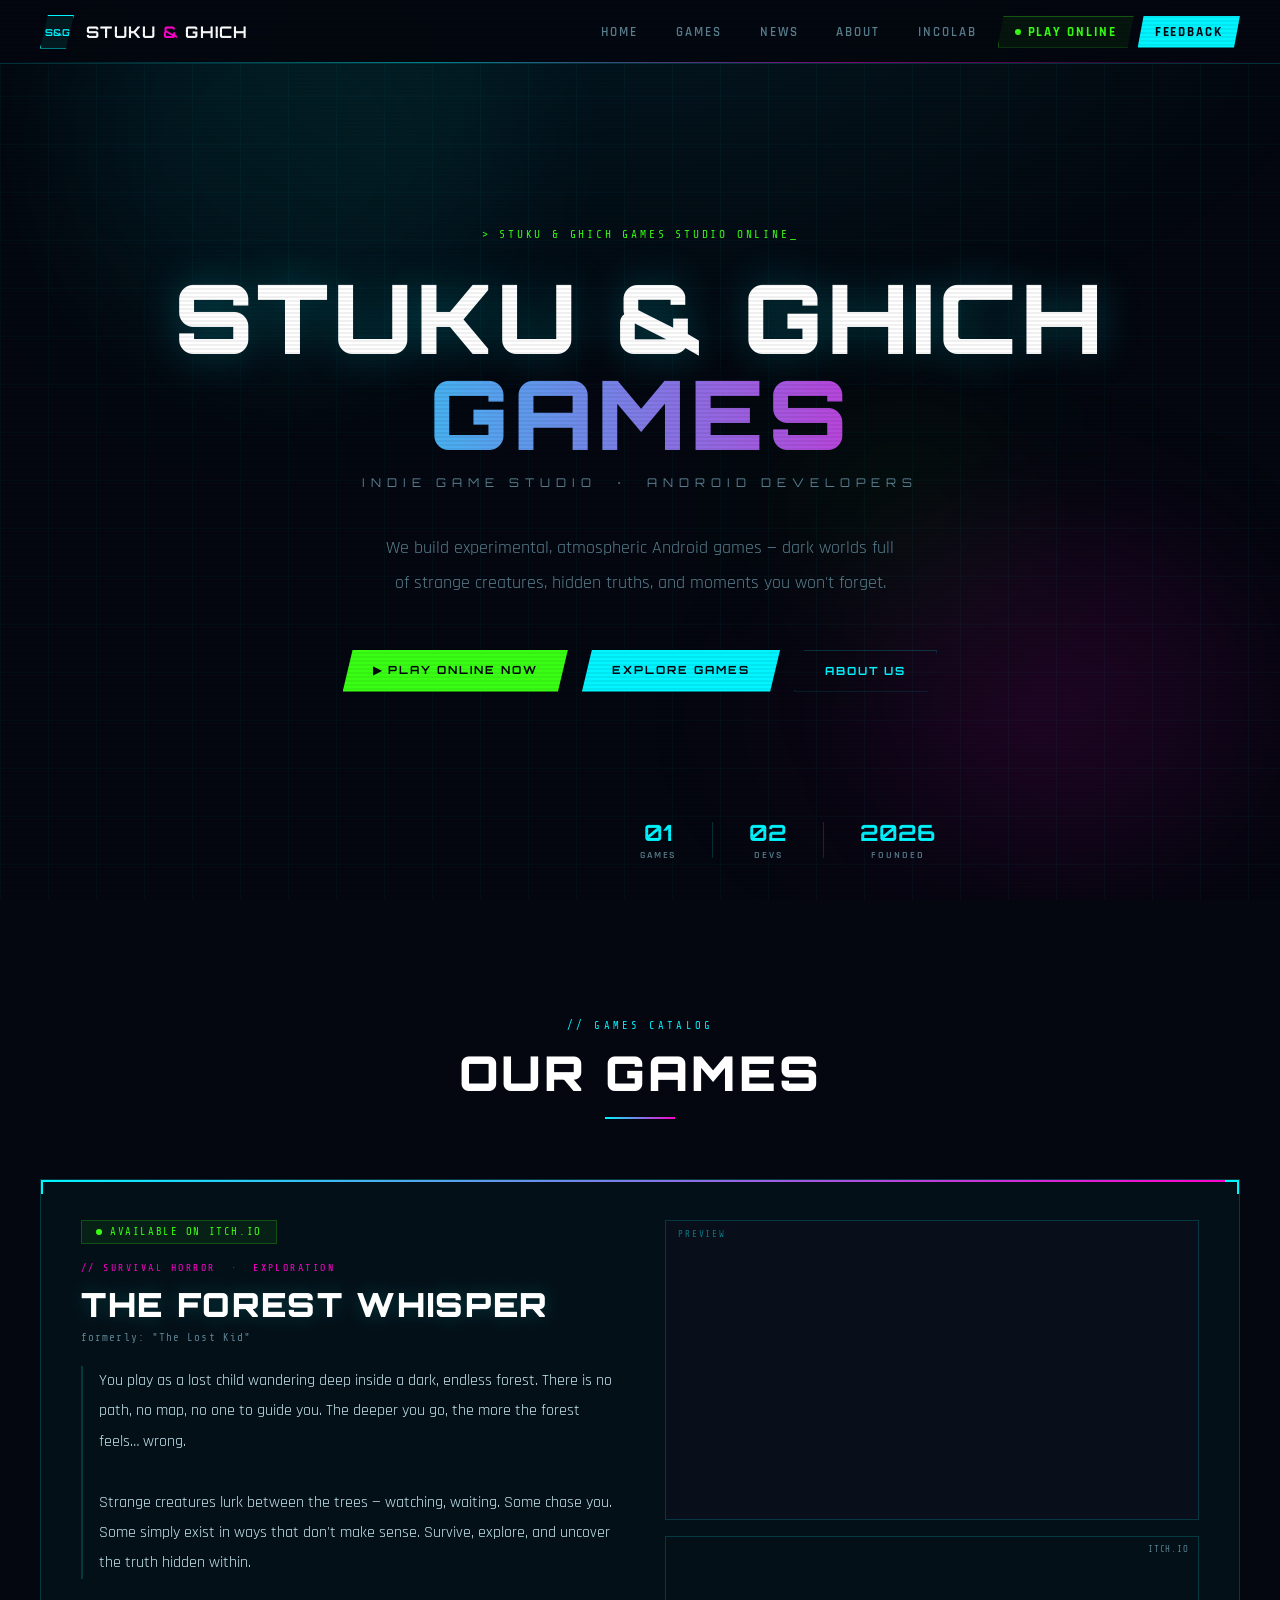
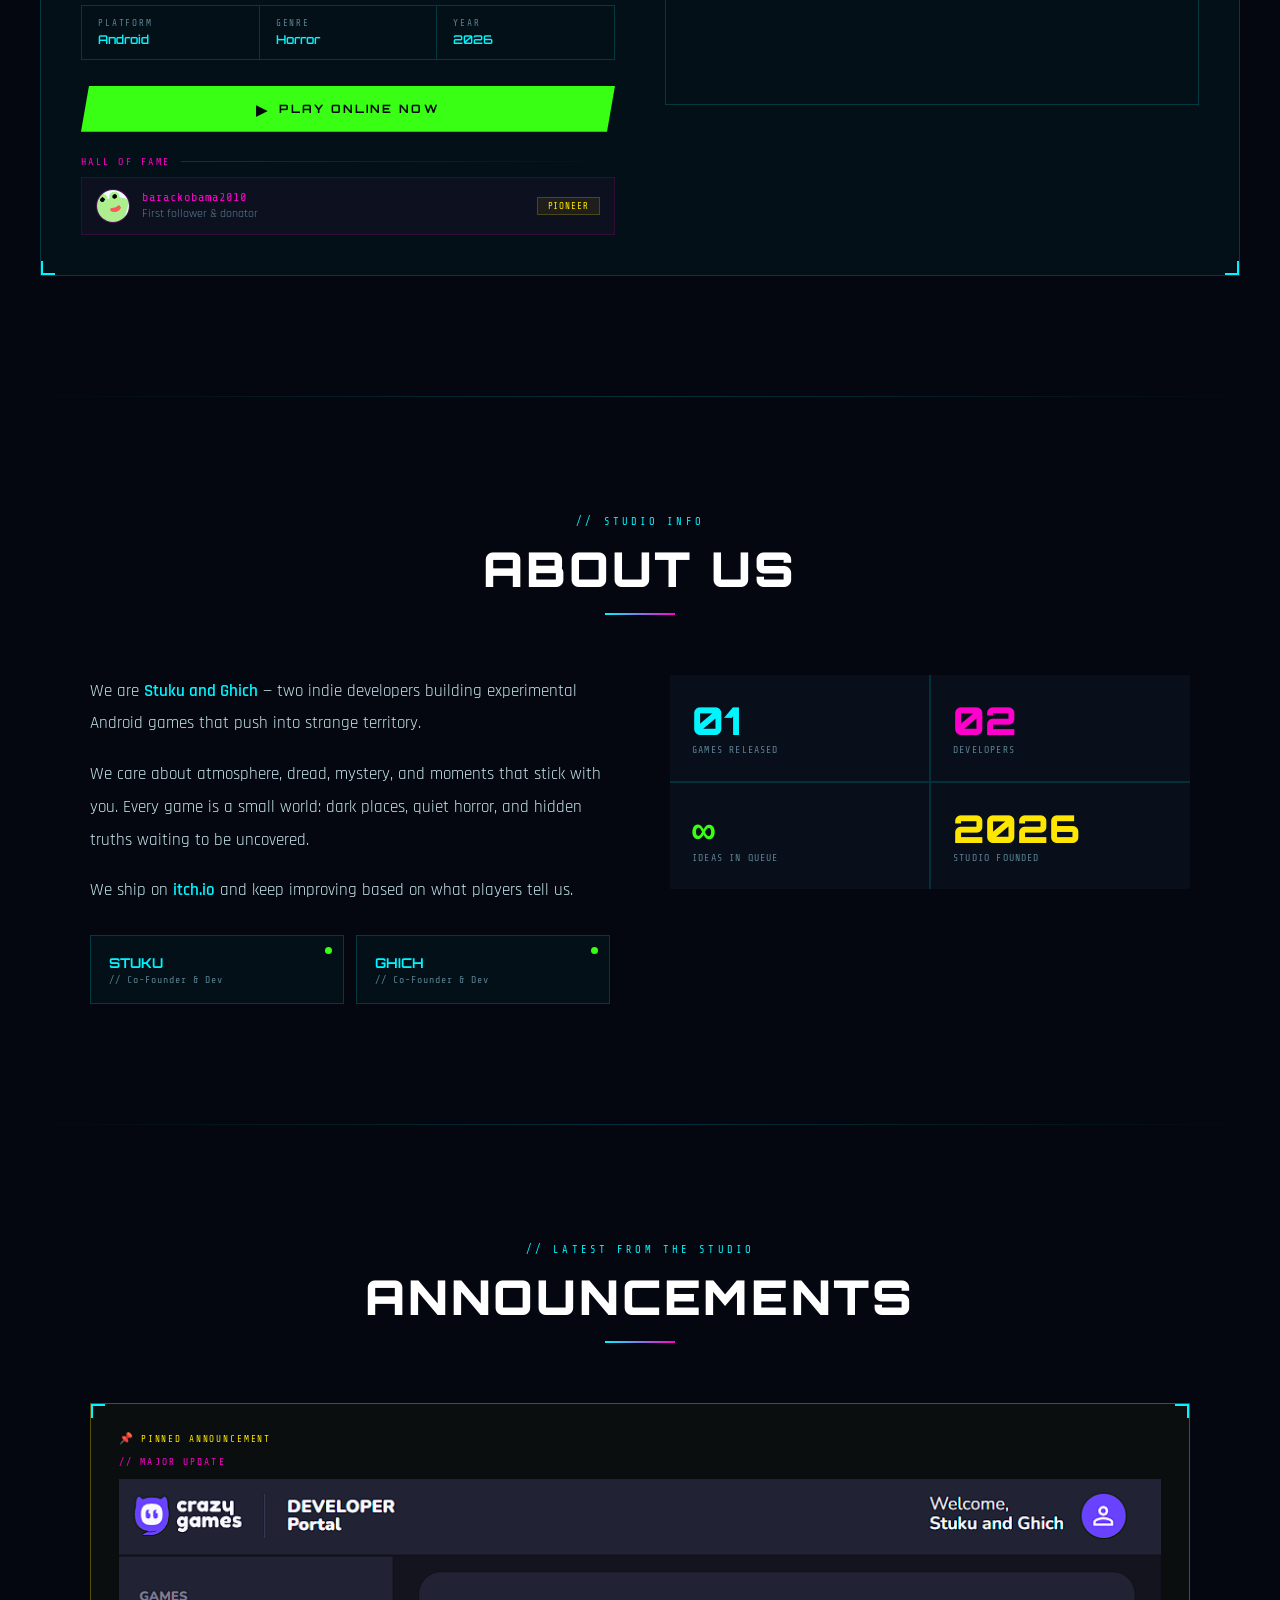
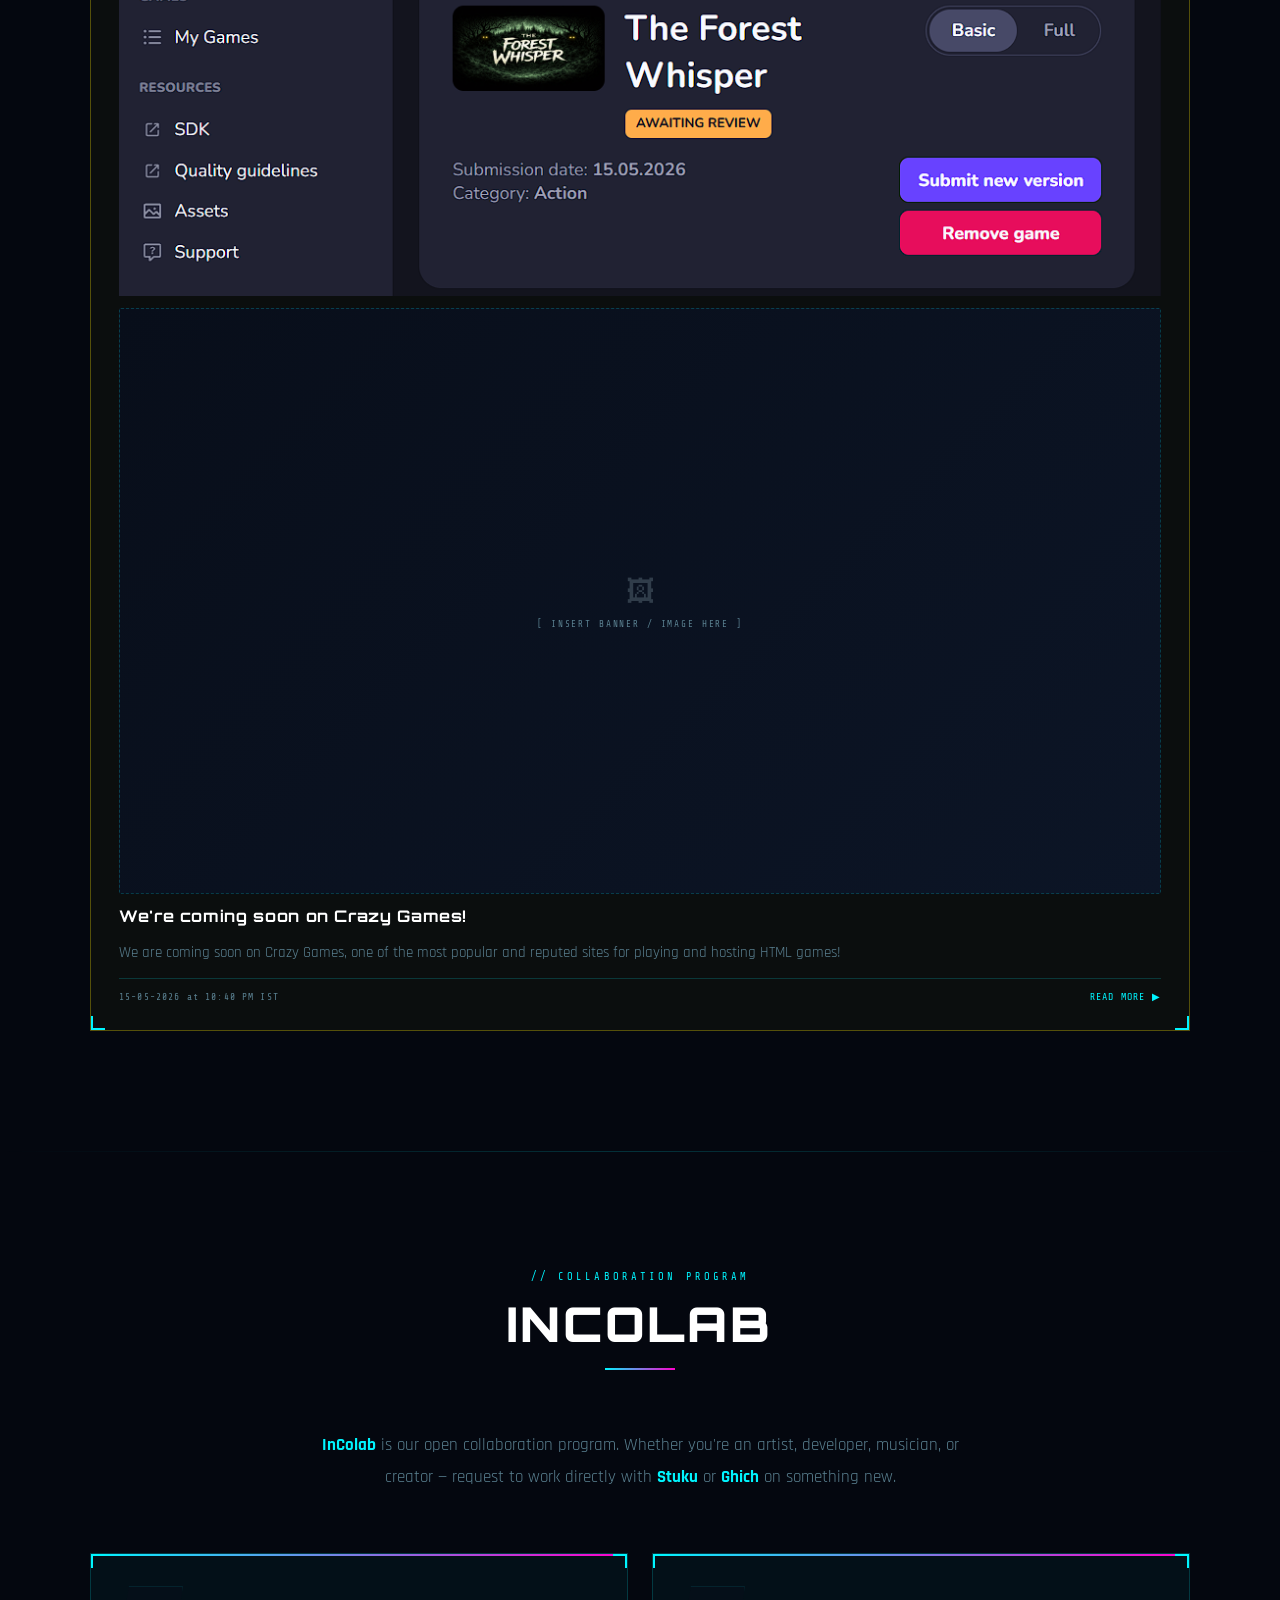
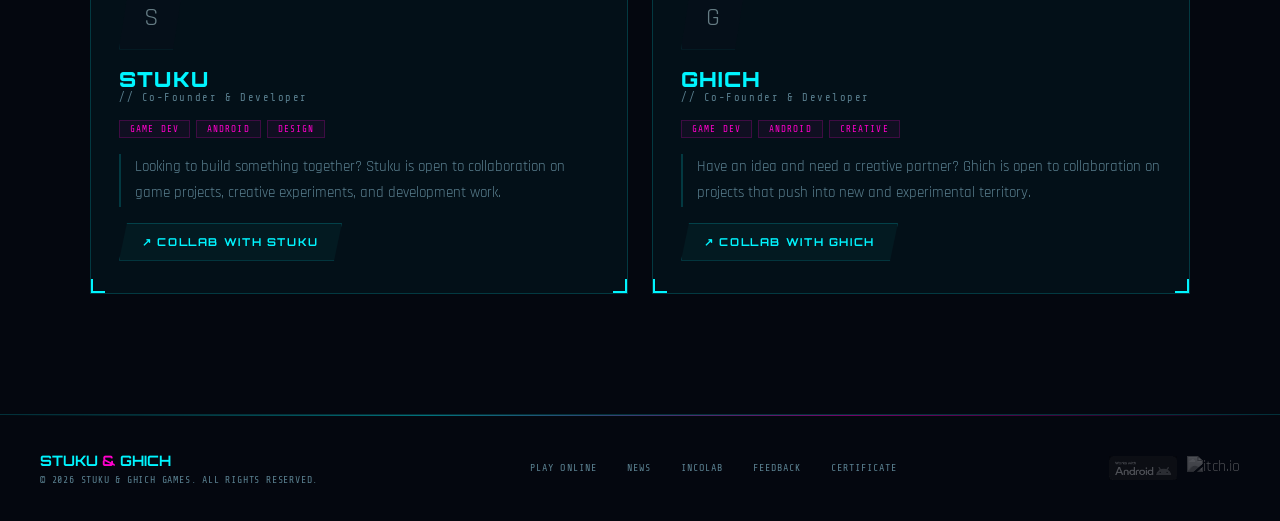
==== commit a4bfd1c1: "Update print statement from 'Hello' to 'Goodbye'" ====
--- a/index.html
+++ b/index.html
@@ -856,21 +856,21 @@
         <div class="hc bl"></div><div class="hc br"></div>
         <div class="ann-pin">PINNED ANNOUNCEMENT</div>
         <div class="ann-tag">Major Update</div>
-        <!-- MEDIA PLACEHOLDER: replace with <img src="your-banner.png"> or <video> -->
+        <img src="lesgo.png"><!-- MEDIA PLACEHOLDER: replace with <img src="your-banner.png"> or <video> -->
         <div class="ann-media">
           <div class="ann-media-icon">🖼</div>
           <div class="ann-media-label">[ INSERT BANNER / IMAGE HERE ]</div>
         </div>
-        <div class="ann-title">Your Pinned Announcement Title Goes Here</div>
-        <div class="ann-body">Write your main announcement here. This is the most prominent card — use it for big news like a new game, major update, or important event.</div>
+        <div class="ann-title">We're coming soon on Crazy Games!</div>
+        <div class="ann-body">We are coming soon on Crazy Games, one of the most popular and reputed sites for playing and hosting HTML games!</div>
         <div class="ann-footer">
-          <div class="ann-date">DD MMM YYYY</div>
+          <div class="ann-date">15-05-2026 at 10:40 PM IST</div>
           <a href="announcements.html" class="ann-read-more">READ MORE ▶</a>
         </div>
       </div>
 
       <!-- CARD 2 -->
-      <div class="ann-card reveal">
+<!--    <div class="ann-card reveal">
         <div class="ann-tag">Dev Log</div>
         <div class="ann-title">Announcement Title</div>
         <div class="ann-body">Short preview of this announcement. Keep it to 2–3 sentences so visitors get the gist and click through to the full post.</div>
@@ -878,10 +878,10 @@
           <div class="ann-date">DD MMM YYYY</div>
           <a href="announcements.html" class="ann-read-more">READ MORE ▶</a>
         </div>
-      </div>
+      </div> -- !>
 
       <!-- CARD 3 -->
-      <div class="ann-card reveal">
+     <!-- <div class="ann-card reveal">
         <div class="ann-tag">Community</div>
         <div class="ann-title">Announcement Title</div>
         <div class="ann-body">Short preview of this announcement. Keep it to 2–3 sentences so visitors get the gist and click through to the full post.</div>
@@ -896,7 +896,7 @@
     <div class="ann-view-all reveal">
       <a href="announcements.html">VIEW ALL ANNOUNCEMENTS ▶</a>
     </div>
-  </div>
+  </div> --!>
 </section>
 
 <!-- INCOLAB SECTION -->
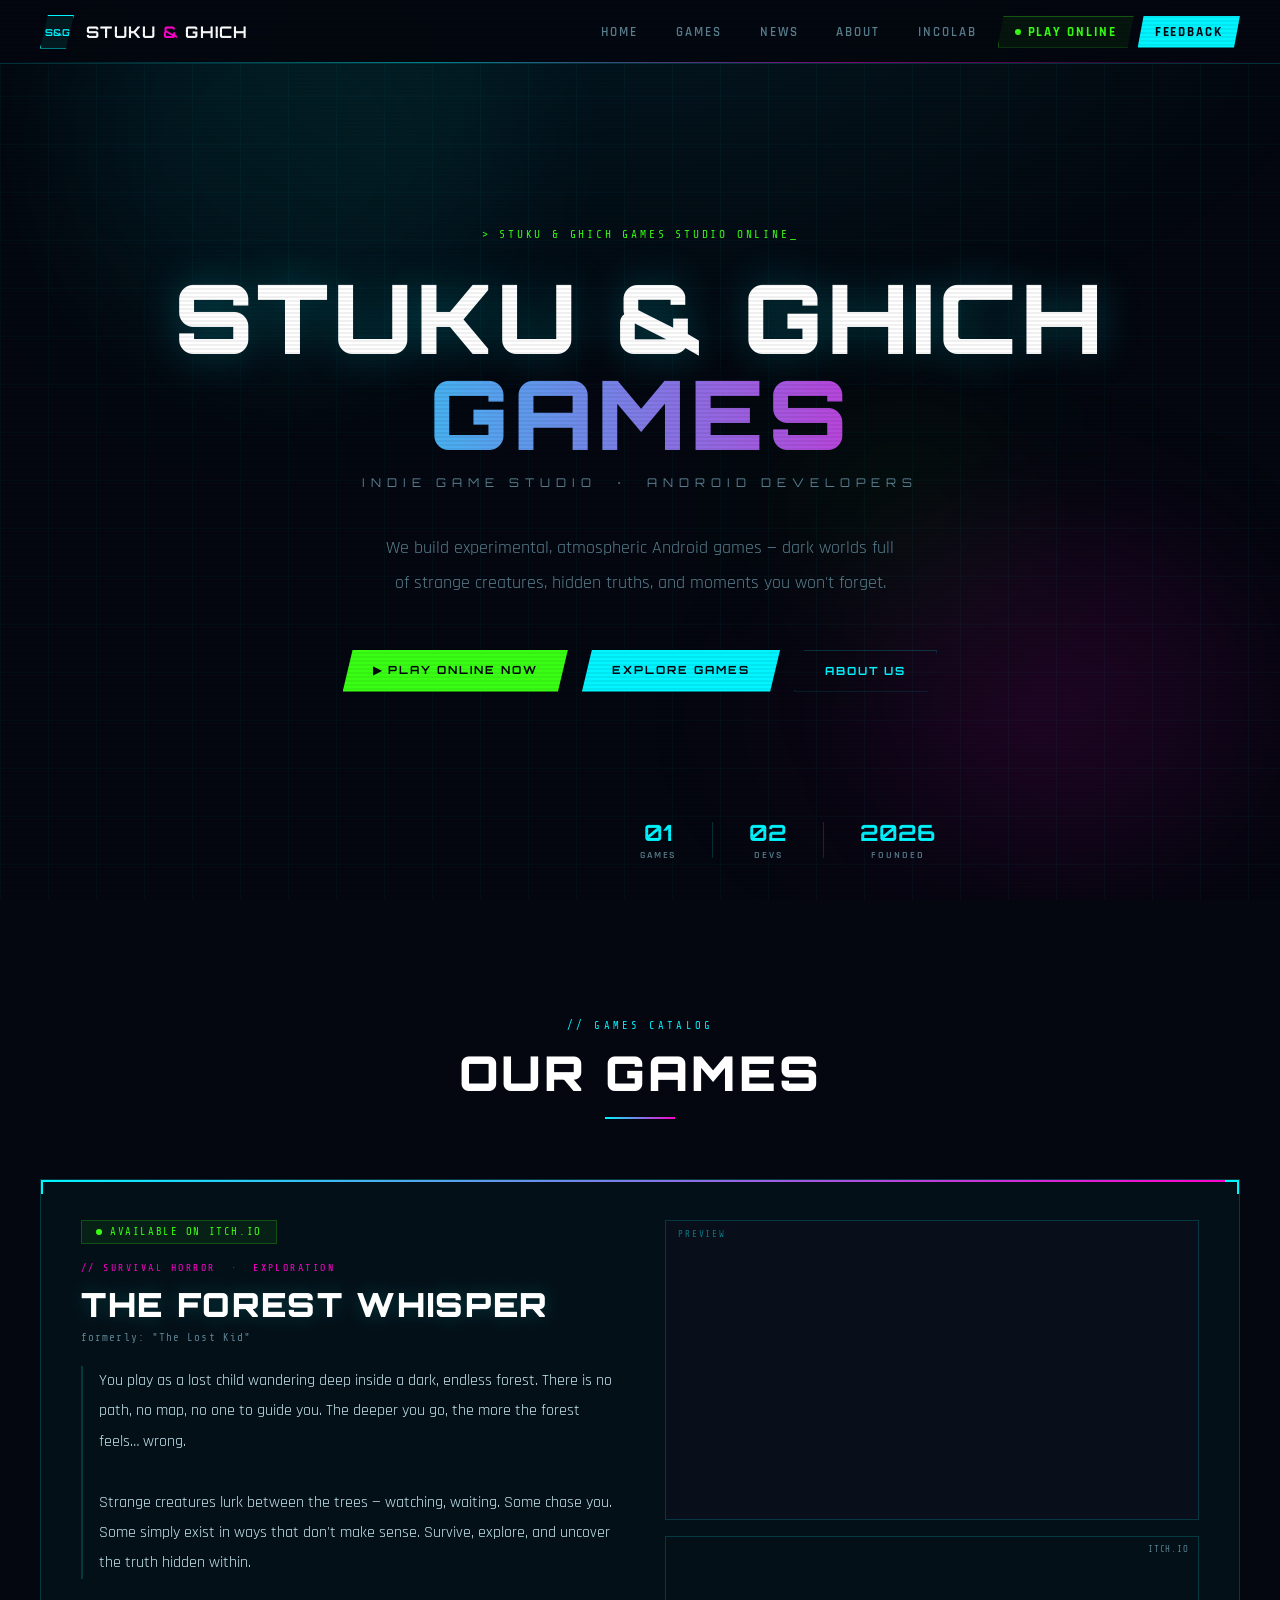
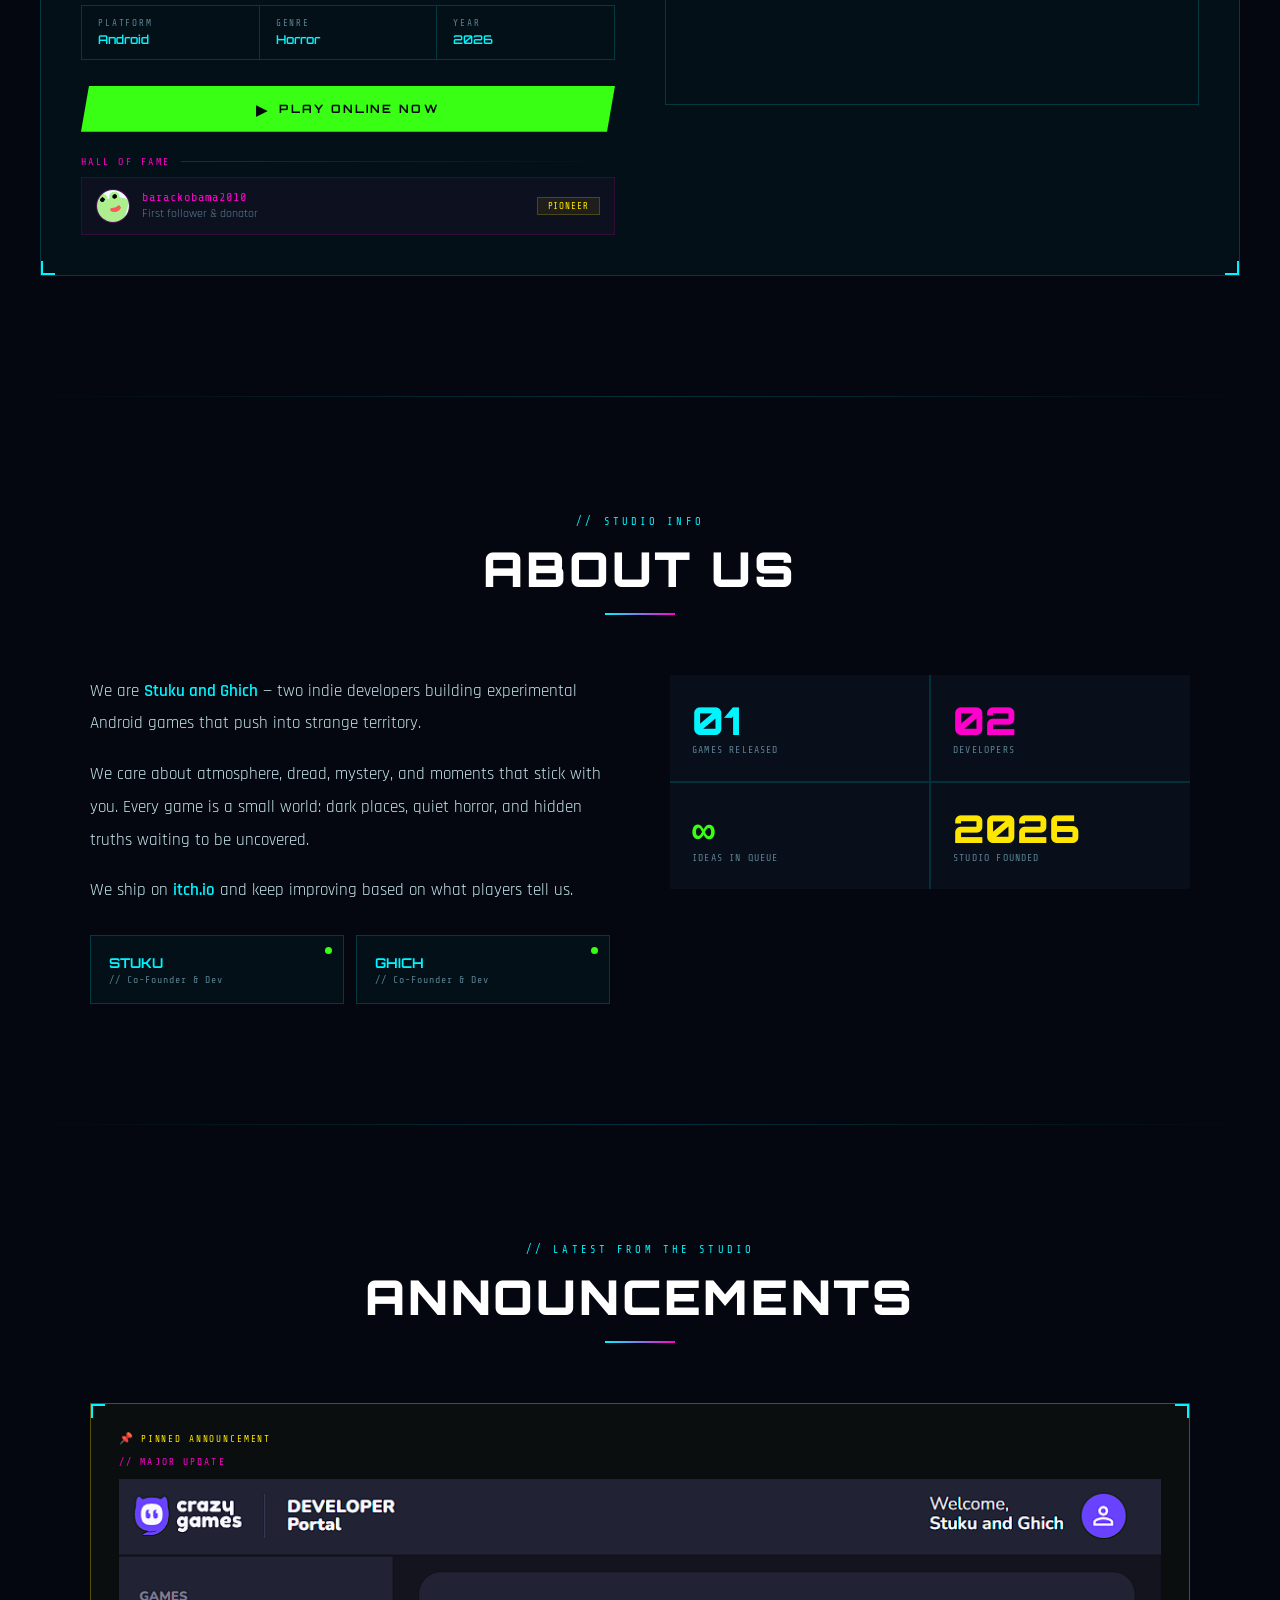
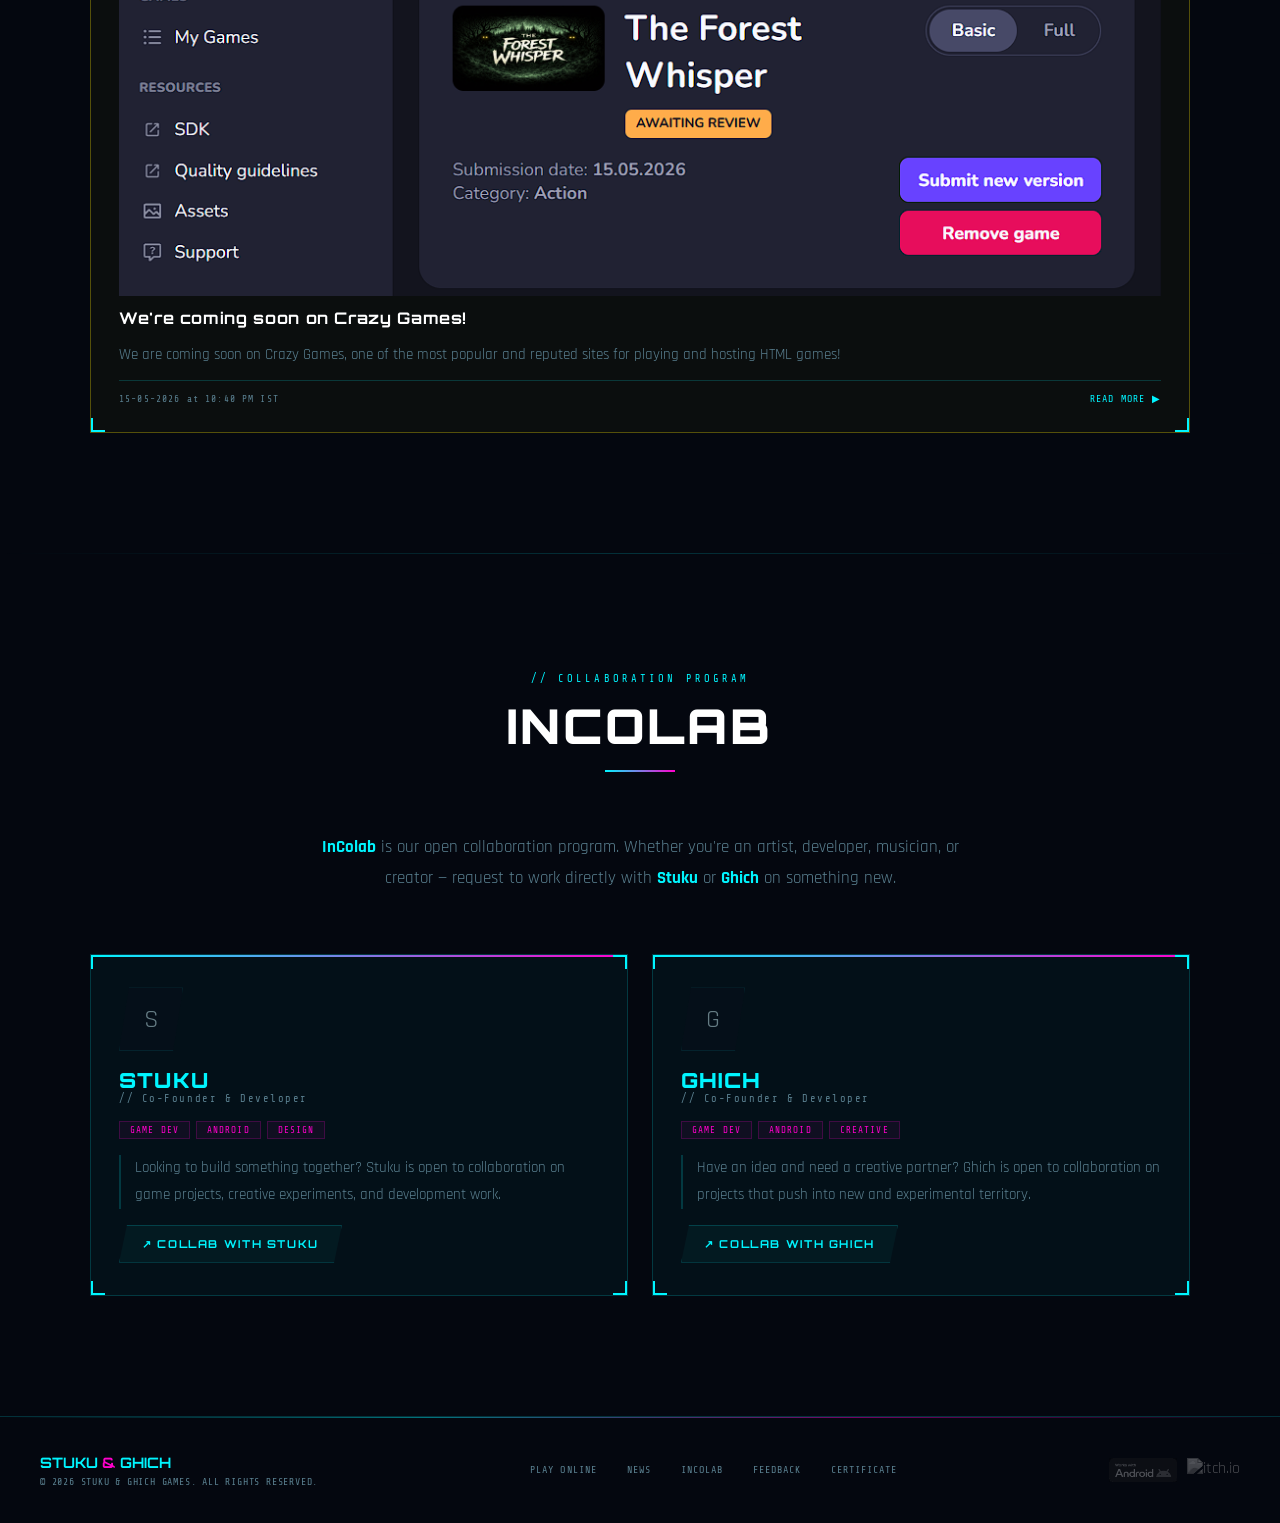
==== commit 50001b21: "Update print statement to say 'Goodbye World'" ====
--- a/index.html
+++ b/index.html
@@ -857,10 +857,6 @@
         <div class="ann-pin">PINNED ANNOUNCEMENT</div>
         <div class="ann-tag">Major Update</div>
         <img src="lesgo.png"><!-- MEDIA PLACEHOLDER: replace with <img src="your-banner.png"> or <video> -->
-        <div class="ann-media">
-          <div class="ann-media-icon">🖼</div>
-          <div class="ann-media-label">[ INSERT BANNER / IMAGE HERE ]</div>
-        </div>
         <div class="ann-title">We're coming soon on Crazy Games!</div>
         <div class="ann-body">We are coming soon on Crazy Games, one of the most popular and reputed sites for playing and hosting HTML games!</div>
         <div class="ann-footer">
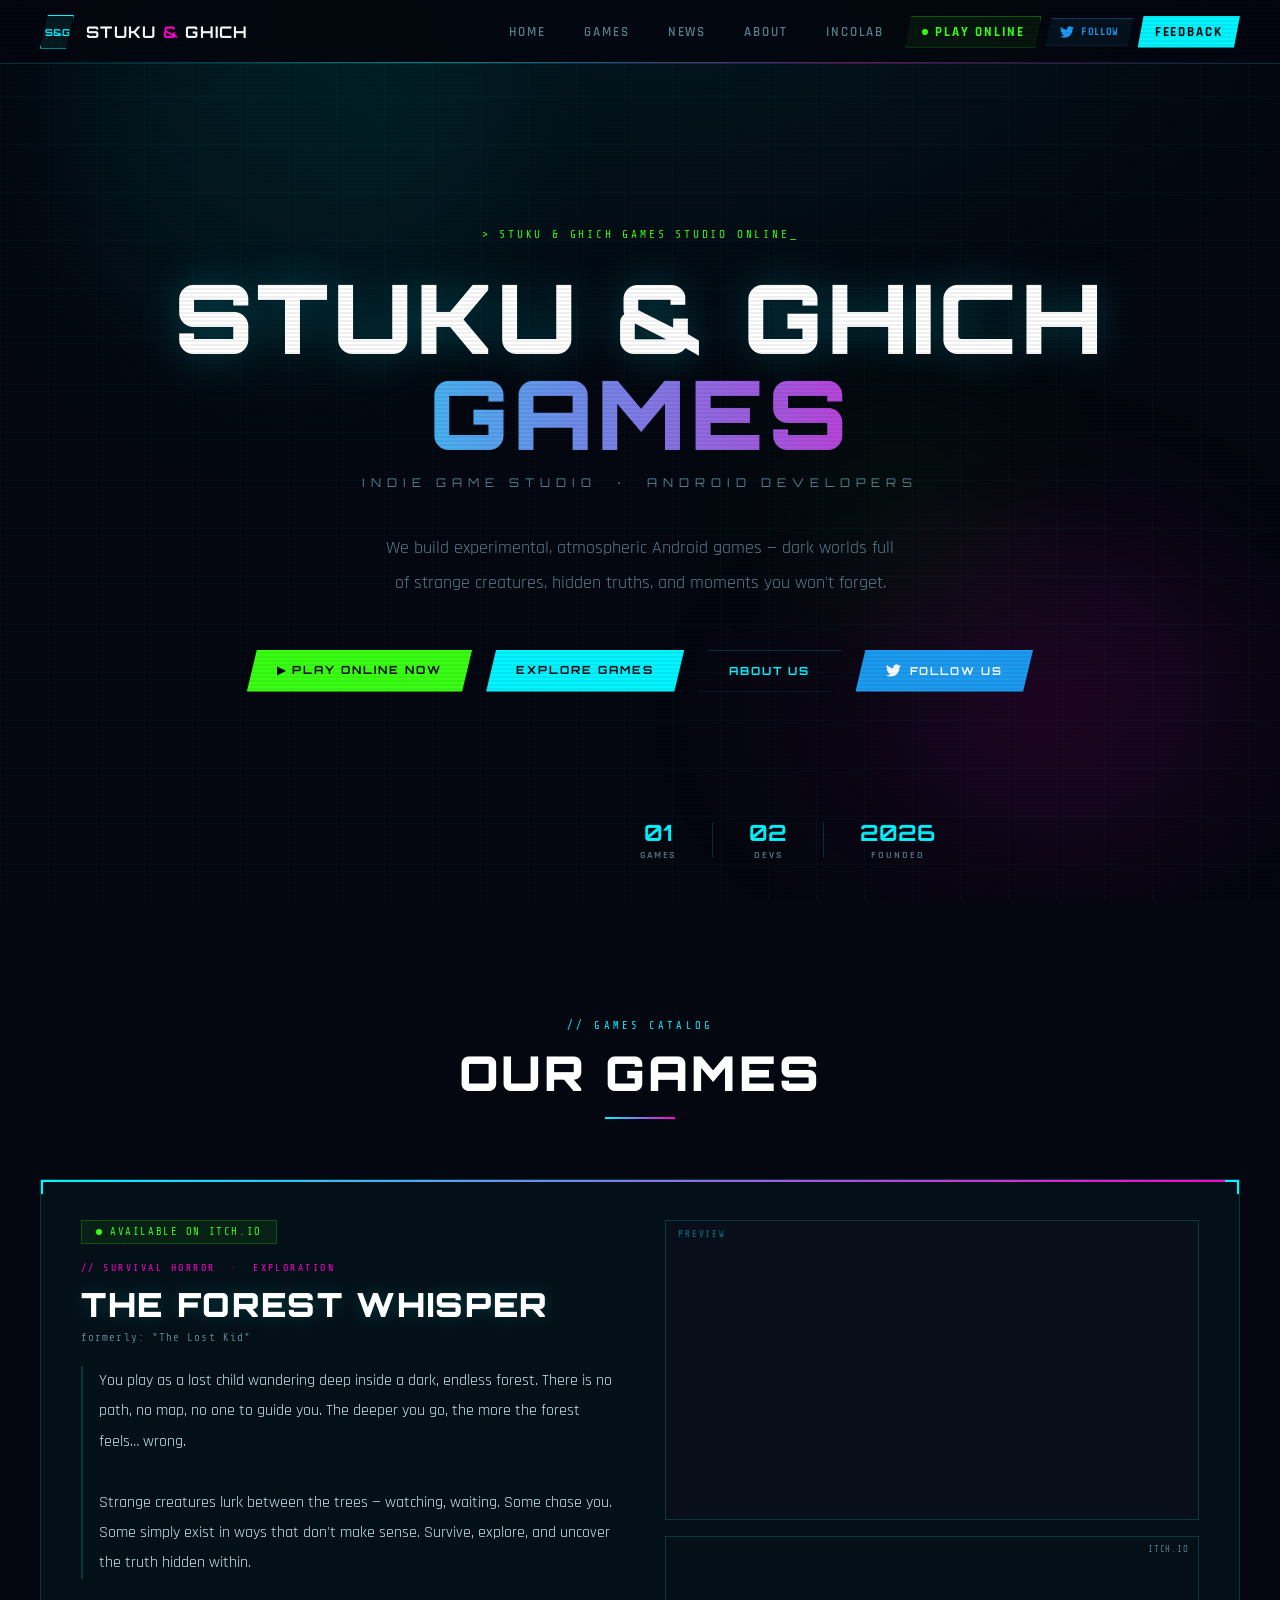
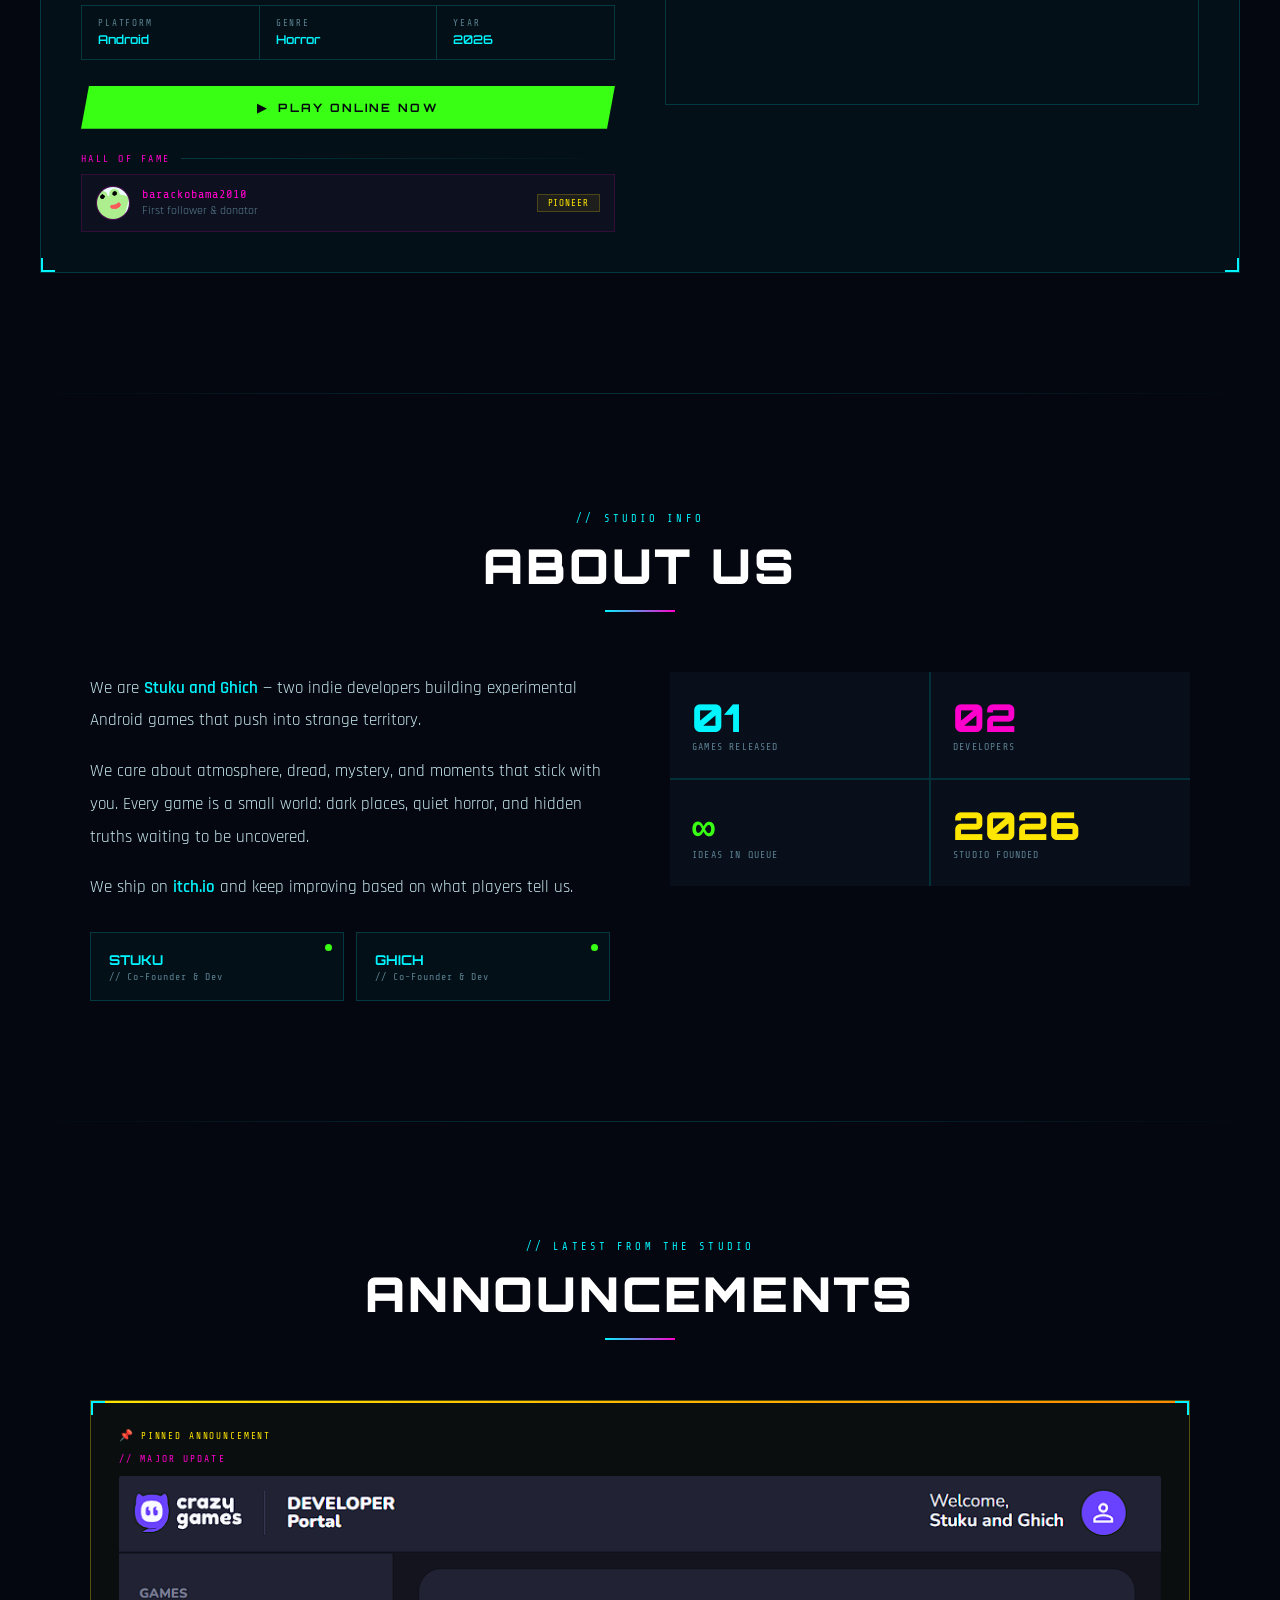
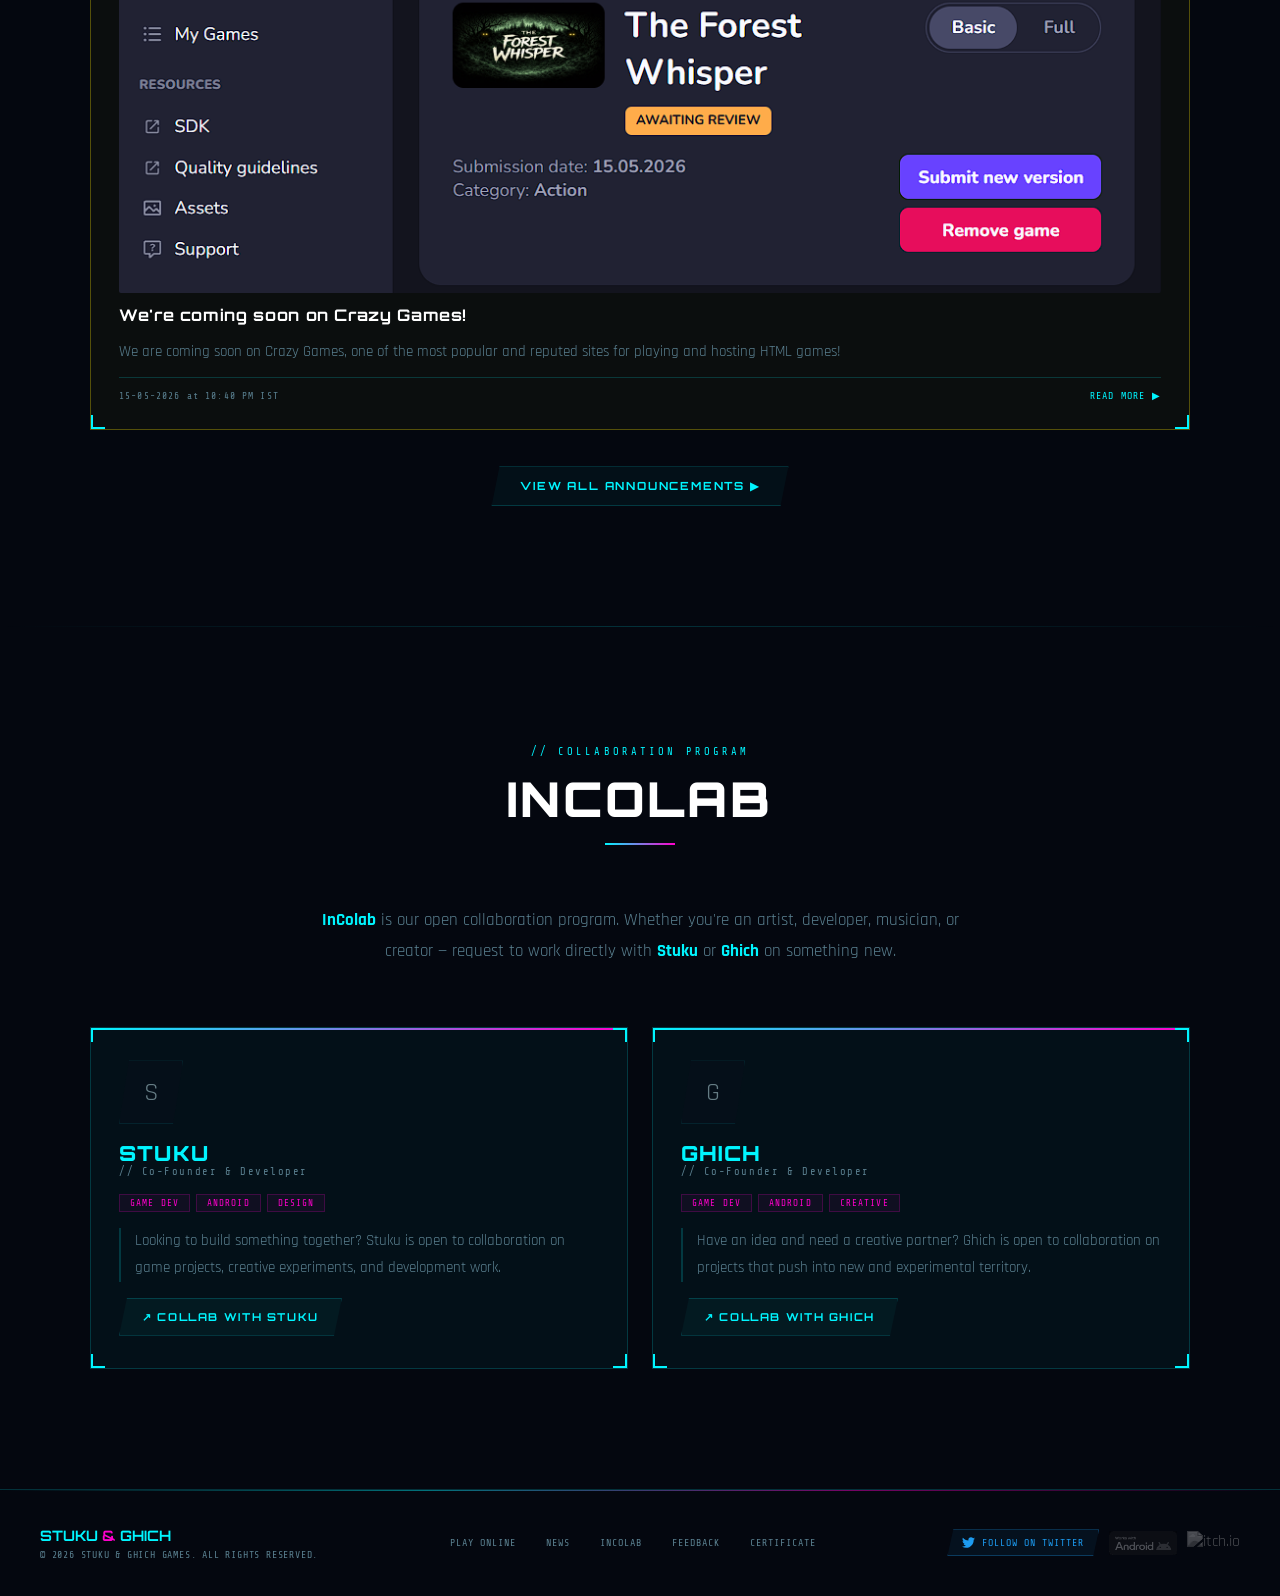
==== commit bceae05e: "Update print statement from 'Hello' to 'Goodbye'" ====
--- a/index.html
+++ b/index.html
@@ -13,6 +13,8 @@
       --magenta: #ff00cc;
       --green: #39ff14;
       --yellow: #ffe600;
+      --orange: #ff8800;
+      --twitter: #1d9bf0;
       --dark: #04070f;
       --dark2: #080e1a;
       --dark3: #0c1526;
@@ -58,7 +60,7 @@
         radial-gradient(ellipse 50% 50% at 80% 80%, rgba(255,0,204,0.05) 0%, transparent 60%);
     }
 
-    /* HEADER */
+    /* ── HEADER ── */
     header {
       position: fixed; top:0; left:0; right:0; z-index:500;
       height: 64px;
@@ -106,7 +108,6 @@
     }
     nav a.cta:hover { background:var(--cyan2); box-shadow:0 0 20px rgba(0,245,255,0.4); }
 
-    /* NEW: Play nav link — magenta glow variant */
     nav a.play-nav {
       color: var(--green);
       border-color: rgba(57,255,20,0.3);
@@ -132,6 +133,27 @@
     }
     @keyframes blink-dot { 0%,100%{opacity:1} 50%{opacity:0.2} }
 
+    /* ── TWITTER BUTTON in header ── */
+    .nav-twitter {
+      display: flex; align-items: center; gap: 7px;
+      font-family: 'Share Tech Mono', monospace; font-size: 0.62rem;
+      font-weight: 700; letter-spacing: 0.12em;
+      color: var(--twitter); text-decoration: none;
+      padding: 6px 14px;
+      border: 1px solid rgba(29,155,240,0.3);
+      background: rgba(29,155,240,0.07);
+      transition: all 0.22s;
+      clip-path: polygon(6px 0%,100% 0%,calc(100% - 6px) 100%,0% 100%);
+      /* hide native twitter button, use our styled one instead */
+      position: relative;
+    }
+    .nav-twitter svg { width: 14px; height: 14px; fill: var(--twitter); flex-shrink: 0; }
+    .nav-twitter:hover {
+      border-color: rgba(29,155,240,0.6);
+      background: rgba(29,155,240,0.14);
+      box-shadow: 0 0 16px rgba(29,155,240,0.2);
+    }
+
     /* HUD CORNERS */
     .hc { position:absolute; width:14px; height:14px; pointer-events:none; }
     .hc.tl { top:0; left:0; border-top:2px solid var(--cyan); border-left:2px solid var(--cyan); }
@@ -139,7 +161,7 @@
     .hc.bl { bottom:0; left:0; border-bottom:2px solid var(--cyan); border-left:2px solid var(--cyan); }
     .hc.br { bottom:0; right:0; border-bottom:2px solid var(--cyan); border-right:2px solid var(--cyan); }
 
-    /* HERO */
+    /* ── HERO ── */
     .hero {
       position:relative; min-height:100vh;
       display:flex; flex-direction:column; align-items:center; justify-content:center;
@@ -205,7 +227,6 @@
     .btn-ghost { color:var(--cyan); background:transparent; border:1px solid var(--border-c); }
     .btn-ghost:hover { border-color:var(--cyan); background:rgba(0,245,255,0.08); transform:translateY(-3px); }
 
-    /* NEW: Play Online hero button */
     .btn-play {
       color: var(--dark);
       background: var(--green);
@@ -226,6 +247,21 @@
       transform: translateY(-3px);
     }
 
+    /* Twitter follow btn in hero */
+    .btn-twitter {
+      display: inline-flex; align-items: center; gap: 9px;
+      color: #fff;
+      background: var(--twitter);
+      border: none;
+      font-size: 0.68rem;
+    }
+    .btn-twitter svg { width: 15px; height: 15px; fill: #fff; }
+    .btn-twitter:hover {
+      box-shadow: 0 0 28px rgba(29,155,240,0.5);
+      transform: translateY(-3px);
+      background: #1a8cd8;
+    }
+
     .hero-stats {
       position:absolute; bottom:38px; left:50%; transform:translateX(-50%);
       display:flex; gap:36px; align-items:center;
@@ -314,12 +350,8 @@
     .g-ml { font-family:'Share Tech Mono',monospace; font-size:0.58rem; color:var(--text-dim); letter-spacing:0.2em; text-transform:uppercase; margin-bottom:4px; }
     .g-mv { font-family:'Orbitron',monospace; font-size:0.76rem; color:var(--cyan); font-weight:600; }
 
-    /* NEW: Play Online CTA inside game card */
     .g-play-cta {
-      display: flex;
-      gap: 10px;
-      margin-bottom: 24px;
-      flex-wrap: wrap;
+      display: flex; gap: 10px; margin-bottom: 24px; flex-wrap: wrap;
     }
     .g-play-btn {
       flex: 1;
@@ -339,31 +371,10 @@
       transition: transform 0.5s ease;
     }
     .g-play-btn:hover::before { transform: translateX(100%); }
-
-    .g-play-btn.primary {
-      background: var(--green); color: var(--dark);
-    }
+    .g-play-btn.primary { background: var(--green); color: var(--dark); }
     .g-play-btn.primary:hover {
       box-shadow: 0 0 24px rgba(57,255,20,0.5), 0 0 48px rgba(57,255,20,0.15);
       transform: translateY(-2px);
-    }
-    .g-play-btn.secondary {
-      background: var(--panel); color: var(--cyan);
-      border: 1px solid var(--border-c);
-    }
-    .g-play-btn.secondary:hover {
-      border-color: var(--border-h); background: rgba(0,245,255,0.08);
-      transform: translateY(-2px);
-    }
-
-    .g-play-icon {
-      font-size: 0.9rem;
-    }
-
-    /* play pulse ring on primary btn */
-    .g-play-btn.primary .g-play-icon {
-      position: relative;
-      display: inline-flex;
     }
 
     .g-screen {
@@ -376,13 +387,9 @@
       color:var(--cyan); letter-spacing:0.2em; opacity:0.45; z-index:2;
     }
     .g-screen-fill {
-      width: 100%;
-      height: 90%;
-      display: flex;
-      align-items: center;
-      justify-content: center;
-      background: none;
-      opacity: 1;
+      width: 100%; height: 90%;
+      display: flex; align-items: center; justify-content: center;
+      background: none; opacity: 1;
     }
 
     .g-embed { border:1px solid var(--border-c); overflow:hidden; position:relative; transition:border-color 0.3s; }
@@ -401,7 +408,6 @@
       margin-bottom:10px; display:flex; align-items:center; gap:10px;
     }
     .shout-hdr::after { content:''; flex:1; height:1px; background:linear-gradient(90deg,var(--border-c),transparent); }
-
     .shout-row {
       display:flex; align-items:center; gap:12px; padding:11px 14px;
       background:rgba(255,0,204,0.04); border:1px solid rgba(255,0,204,0.14);
@@ -430,13 +436,10 @@
       background:linear-gradient(90deg,transparent,var(--border-c),transparent);
     }
     .about-wrap { max-width:1100px; margin:0 auto; }
-
     .about-grid { display:grid; grid-template-columns:1fr 1fr; gap:60px; align-items:start; margin-top:60px; }
-
     .about-copy { font-size:1.05rem; font-weight:400; line-height:1.95; color:var(--text); }
     .about-copy p { margin-bottom:18px; }
     .about-copy strong { color:var(--cyan); font-weight:600; }
-
     .dev-cards { display:grid; grid-template-columns:1fr 1fr; gap:12px; margin-top:28px; }
     .dev-card {
       padding:18px; border:1px solid var(--border-c); background:var(--panel);
@@ -446,7 +449,6 @@
     .dev-name { font-family:'Orbitron',monospace; font-size:0.85rem; font-weight:700; color:var(--cyan); margin-bottom:3px; }
     .dev-role { font-family:'Share Tech Mono',monospace; font-size:0.62rem; color:var(--text-dim); letter-spacing:0.1em; }
     .dev-online { position:absolute; top:11px; right:11px; width:7px; height:7px; background:var(--green); border-radius:50%; animation:cur 2s ease-in-out infinite; }
-
     .hud-grid { display:grid; grid-template-columns:1fr 1fr; gap:2px; background:var(--border-c); }
     .hud-cell { background:var(--dark2); padding:26px 22px; }
     .hud-n { font-family:'Orbitron',monospace; font-size:2.4rem; font-weight:900; color:var(--cyan); line-height:1; margin-bottom:5px; }
@@ -455,7 +457,139 @@
     .hud-n.y { color:var(--yellow); }
     .hud-d { font-family:'Share Tech Mono',monospace; font-size:0.62rem; color:var(--text-dim); letter-spacing:0.12em; text-transform:uppercase; }
 
-    /* FOOTER */
+    /* ── ANNOUNCEMENTS ── */
+    #announcements { padding: 120px 40px; }
+    #announcements::before {
+      content:''; position:absolute; top:0; left:0; right:0; height:1px;
+      background:linear-gradient(90deg,transparent,var(--border-c),transparent);
+    }
+    .ann-wrap { max-width: 1100px; margin: 0 auto; }
+    .ann-grid {
+      display: grid;
+      grid-template-columns: repeat(auto-fit, minmax(300px, 1fr));
+      gap: 20px; margin-top: 60px;
+    }
+    .ann-card {
+      position: relative; border: 1px solid var(--border-c);
+      background: var(--panel); padding: 28px;
+      transition: all 0.25s; display: flex; flex-direction: column; gap: 12px;
+    }
+    .ann-card::before {
+      content:''; position:absolute; top:0; left:0; right:0; height:2px;
+      background:linear-gradient(90deg,var(--cyan),var(--magenta),var(--cyan));
+      background-size:200%; animation:gslide 3s linear infinite;
+    }
+    .ann-card:hover { border-color: var(--border-h); transform: translateY(-4px); }
+    .ann-card.pinned { border-color: rgba(255,230,0,0.3); background: rgba(255,230,0,0.03); }
+    .ann-card.pinned::before {
+      background: linear-gradient(90deg, var(--yellow), var(--orange), var(--yellow));
+      background-size:200%;
+    }
+    .ann-card.pinned:hover { border-color: rgba(255,230,0,0.6); }
+    .ann-pin {
+      font-family:'Share Tech Mono',monospace; font-size:0.58rem;
+      color:var(--yellow); letter-spacing:0.2em;
+      display:flex; align-items:center; gap:6px;
+    }
+    .ann-pin::before { content:'📌'; font-size:0.7rem; }
+    .ann-tag {
+      font-family:'Share Tech Mono',monospace; font-size:0.6rem;
+      color:var(--magenta); letter-spacing:0.22em; text-transform:uppercase;
+    }
+    .ann-tag::before { content:'// '; }
+    .ann-title {
+      font-family:'Orbitron',monospace; font-size:1rem; font-weight:700;
+      color:#fff; letter-spacing:0.04em; line-height:1.3;
+    }
+    .ann-media {
+      width:100%; aspect-ratio:16/9;
+      border:1px dashed rgba(0,245,255,0.2);
+      background: linear-gradient(135deg, var(--dark2), var(--dark3));
+      display:flex; flex-direction:column; align-items:center; justify-content:center;
+      gap:8px; border-radius:2px; cursor:default;
+    }
+    .ann-media-icon { font-size:1.8rem; opacity:0.2; }
+    .ann-media-label {
+      font-family:'Share Tech Mono',monospace; font-size:0.58rem;
+      color:var(--text-dim); letter-spacing:0.2em;
+    }
+    .ann-body {
+      font-size:0.95rem; color:var(--text-dim); line-height:1.8; font-weight:400;
+    }
+    .ann-footer {
+      display:flex; align-items:center; justify-content:space-between;
+      padding-top:12px; border-top:1px solid var(--border-c); margin-top:auto;
+    }
+    .ann-date {
+      font-family:'Share Tech Mono',monospace; font-size:0.6rem;
+      color:var(--text-dim); letter-spacing:0.12em;
+    }
+    .ann-read-more {
+      font-family:'Share Tech Mono',monospace; font-size:0.62rem;
+      color:var(--cyan); text-decoration:none; letter-spacing:0.12em; transition:all 0.2s;
+    }
+    .ann-read-more:hover { text-shadow:0 0 10px rgba(0,245,255,0.6); }
+    .ann-view-all { display:flex; justify-content:center; margin-top:36px; }
+    .ann-view-all a {
+      font-family:'Orbitron',monospace; font-size:0.7rem; font-weight:700;
+      letter-spacing:0.16em; text-transform:uppercase; text-decoration:none;
+      padding:12px 28px; border:1px solid var(--border-c);
+      background:var(--panel); color:var(--cyan); transition:all 0.22s;
+      clip-path:polygon(8px 0%,100% 0%,calc(100% - 8px) 100%,0% 100%);
+    }
+    .ann-view-all a:hover { border-color:var(--border-h); background:rgba(0,245,255,0.08); transform:translateY(-2px); }
+
+    /* ── INCOLAB ── */
+    #incolab { padding: 120px 40px; }
+    #incolab::before {
+      content:''; position:absolute; top:0; left:0; right:0; height:1px;
+      background:linear-gradient(90deg,transparent,var(--border-c),transparent);
+    }
+    .incolab-wrap { max-width: 1100px; margin: 0 auto; }
+    .incolab-intro {
+      max-width: 640px; margin: 0 auto 60px; text-align: center;
+      font-size:1.05rem; color:var(--text-dim); line-height:1.85;
+    }
+    .incolab-intro strong { color:var(--cyan); }
+    .incolab-grid { display:grid; grid-template-columns:1fr 1fr; gap:24px; }
+    .incolab-card {
+      position:relative; border:1px solid var(--border-c); background:var(--panel);
+      padding:32px 28px; transition:all 0.25s;
+      display:flex; flex-direction:column; gap:16px;
+    }
+    .incolab-card::before {
+      content:''; position:absolute; top:0; left:0; right:0; height:2px;
+      background:linear-gradient(90deg,var(--cyan),var(--magenta),var(--cyan));
+      background-size:200%; animation:gslide 3s linear infinite;
+    }
+    .incolab-card:hover { border-color:var(--border-h); transform:translateY(-4px); }
+    .ic-avatar {
+      width:64px; height:64px; border:1.5px solid var(--border-c); background:var(--dark2);
+      display:flex; align-items:center; justify-content:center;
+      font-size:1.6rem; opacity:0.5;
+      clip-path:polygon(10px 0%,100% 0%,calc(100% - 10px) 100%,0% 100%);
+    }
+    .ic-name { font-family:'Orbitron',monospace; font-size:1.3rem; font-weight:900; color:var(--cyan); letter-spacing:0.06em; }
+    .ic-role { font-family:'Share Tech Mono',monospace; font-size:0.65rem; color:var(--text-dim); letter-spacing:0.15em; }
+    .ic-tags { display:flex; gap:6px; flex-wrap:wrap; }
+    .ic-tag {
+      font-family:'Share Tech Mono',monospace; font-size:0.58rem;
+      color:var(--magenta); letter-spacing:0.12em;
+      border:1px solid rgba(255,0,204,0.2); background:rgba(255,0,204,0.05);
+      padding:3px 10px;
+    }
+    .ic-desc { font-size:0.95rem; color:var(--text-dim); line-height:1.75; border-left:2px solid var(--border-c); padding-left:14px; }
+    .ic-cta {
+      display:inline-flex; align-items:center; gap:8px;
+      font-family:'Orbitron',monospace; font-size:0.68rem; font-weight:700;
+      letter-spacing:0.15em; text-transform:uppercase; text-decoration:none;
+      padding:11px 22px; border:1px solid var(--border-c);
+      background:var(--panel); color:var(--cyan); transition:all 0.22s; align-self:flex-start;
+      clip-path:polygon(8px 0%,100% 0%,calc(100% - 8px) 100%,0% 100%);
+    }
+    .ic-cta:hover { border-color:var(--border-h); background:rgba(0,245,255,0.1); transform:translateY(-2px); }
+
+    /* ── FOOTER ── */
     footer { border-top:1px solid var(--border-c); padding:36px 40px; position:relative; z-index:1; }
     footer::before {
       content:''; position:absolute; top:0; left:0; right:0; height:1px;
@@ -473,24 +607,40 @@
       border:1px solid transparent; transition:all 0.22s;
     }
     .f-links a:hover { color:var(--cyan); border-color:var(--border-c); background:var(--panel); }
-    .f-badges { display:flex; gap:10px; align-items:center; }
+    .f-badges { display:flex; gap:10px; align-items:center; flex-wrap:wrap; }
     .f-badges img { height:24px; opacity:0.3; filter:grayscale(100%); transition:all 0.3s; }
     .f-badges img:hover { opacity:0.85; filter:grayscale(0%); }
+
+    /* styled Twitter follow in footer */
+    .f-twitter {
+      display:inline-flex; align-items:center; gap:7px;
+      font-family:'Share Tech Mono',monospace; font-size:0.62rem;
+      color:var(--twitter); text-decoration:none; letter-spacing:0.1em;
+      padding:6px 14px; border:1px solid rgba(29,155,240,0.3);
+      background:rgba(29,155,240,0.07); transition:all 0.22s;
+      clip-path:polygon(6px 0%,100% 0%,calc(100% - 6px) 100%,0% 100%);
+    }
+    .f-twitter svg { width:13px; height:13px; fill:var(--twitter); flex-shrink:0; }
+    .f-twitter:hover { border-color:rgba(29,155,240,0.6); background:rgba(29,155,240,0.14); box-shadow:0 0 14px rgba(29,155,240,0.2); }
+
+    /* hide the native Twitter widget iframe so only our styled button shows */
+    .twitter-widget-hidden { position:absolute; opacity:0; pointer-events:none; width:0; height:0; overflow:hidden; }
 
     @keyframes fu { from{opacity:0;transform:translateY(22px)} to{opacity:1;transform:translateY(0)} }
     .reveal { opacity:0; transform:translateY(28px); transition:opacity 0.7s ease,transform 0.7s ease; }
     .reveal.visible { opacity:1; transform:translateY(0); }
 
     @media(max-width:860px){
-      .g-grid,.about-grid,.dev-cards { grid-template-columns:1fr; }
+      .g-grid,.about-grid,.dev-cards,.incolab-grid { grid-template-columns:1fr; }
       header { padding:0 20px; }
-      #games,#about { padding:80px 20px; }
+      #games,#about,#announcements,#incolab { padding:80px 20px; }
       footer { padding:28px 20px; }
       .game-panel { padding:22px; }
       nav a { font-size:0.68rem; padding:5px 8px; }
       .hero-stats { gap:18px; }
       .logo-name { font-size:0.85rem; }
       .hm { display:none; }
+      .ann-grid { grid-template-columns:1fr; }
     }
   </style>
 </head>
@@ -504,9 +654,13 @@
   gtag('config', 'G-DMY0KFKS8Z');
 </script>
 
+<!-- Twitter widget script (loaded once, used site-wide) -->
+<script async src="https://platform.twitter.com/widgets.js" charset="utf-8"></script>
+
 <body>
 <div class="grid-bg"></div>
 
+<!-- ══ HEADER ══ -->
 <header>
   <div class="logo">
     <div class="logo-chip">S&amp;G</div>
@@ -519,10 +673,16 @@
     <a href="#about" class="hm">ABOUT</a>
     <a href="incolab.html" class="hm">INCOLAB</a>
     <a href="play.html" class="play-nav">PLAY ONLINE</a>
+    <!-- Styled Twitter follow button in nav -->
+    <a href="https://twitter.com/StukuAndGhich" target="_blank" rel="noopener" class="nav-twitter hm">
+      <svg viewBox="0 0 24 24" xmlns="http://www.w3.org/2000/svg"><path d="M23.953 4.57a10 10 0 01-2.825.775 4.958 4.958 0 002.163-2.723 9.99 9.99 0 01-3.127 1.195 4.92 4.92 0 00-8.384 4.482C7.69 8.095 4.067 6.13 1.64 3.162a4.822 4.822 0 00-.666 2.475c0 1.71.87 3.213 2.188 4.096a4.904 4.904 0 01-2.228-.616v.06a4.923 4.923 0 003.946 4.827 4.996 4.996 0 01-2.212.085 4.936 4.936 0 004.604 3.417 9.867 9.867 0 01-6.102 2.105c-.39 0-.779-.023-1.17-.067a13.995 13.995 0 007.557 2.209c9.053 0 13.998-7.496 13.998-13.985 0-.21 0-.42-.015-.63A9.935 9.935 0 0024 4.59z"/></svg>
+      FOLLOW
+    </a>
     <a href="feedback.html" class="cta">FEEDBACK</a>
   </nav>
 </header>
 
+<!-- ══ HERO ══ -->
 <section class="hero">
   <div class="orb o1"></div>
   <div class="orb o2"></div>
@@ -539,6 +699,11 @@
     <a href="play.html" class="btn btn-play">▶ PLAY ONLINE NOW</a>
     <a href="#games" class="btn btn-solid">EXPLORE GAMES</a>
     <a href="#about" class="btn btn-ghost">ABOUT US</a>
+    <!-- Twitter follow button in hero CTA row -->
+    <a href="https://twitter.com/StukuAndGhich" target="_blank" rel="noopener" class="btn btn-twitter">
+      <svg viewBox="0 0 24 24" xmlns="http://www.w3.org/2000/svg"><path d="M23.953 4.57a10 10 0 01-2.825.775 4.958 4.958 0 002.163-2.723 9.99 9.99 0 01-3.127 1.195 4.92 4.92 0 00-8.384 4.482C7.69 8.095 4.067 6.13 1.64 3.162a4.822 4.822 0 00-.666 2.475c0 1.71.87 3.213 2.188 4.096a4.904 4.904 0 01-2.228-.616v.06a4.923 4.923 0 003.946 4.827 4.996 4.996 0 01-2.212.085 4.936 4.936 0 004.604 3.417 9.867 9.867 0 01-6.102 2.105c-.39 0-.779-.023-1.17-.067a13.995 13.995 0 007.557 2.209c9.053 0 13.998-7.496 13.998-13.985 0-.21 0-.42-.015-.63A9.935 9.935 0 0024 4.59z"/></svg>
+      FOLLOW US
+    </a>
   </div>
   <div class="hero-stats">
     <div class="hs-item"><div class="hs-num">01</div><div class="hs-lbl">Games</div></div>
@@ -549,6 +714,7 @@
   </div>
 </section>
 
+<!-- ══ GAMES ══ -->
 <section id="games">
   <div class="games-wrap">
     <div class="s-hdr reveal">
@@ -572,15 +738,11 @@
             <div class="g-mi"><div class="g-ml">Genre</div><div class="g-mv">Horror</div></div>
             <div class="g-mi"><div class="g-ml">Year</div><div class="g-mv">2026</div></div>
           </div>
-
-          <!-- ── PLAY ONLINE CTA ── -->
           <div class="g-play-cta">
             <a href="play.html" class="g-play-btn primary">
               <span class="g-play-icon">▶</span> PLAY ONLINE NOW
             </a>
-
           </div>
-
           <div class="shout-hdr">Hall of Fame</div>
           <div class="shout-row">
             <div class="shout-pfp">
@@ -593,7 +755,6 @@
             <div class="shout-badge">PIONEER</div>
           </div>
         </div>
-
         <div>
           <div class="g-screen">
             <div class="g-screen-fill">
@@ -619,6 +780,7 @@
   </script>
 </section>
 
+<!-- ══ ABOUT ══ -->
 <section id="about">
   <div class="about-wrap">
     <div class="s-hdr reveal">
@@ -656,190 +818,7 @@
   </div>
 </section>
 
-<!-- ══════════════════════════════════════════
-     ANNOUNCEMENTS SECTION
-══════════════════════════════════════════ -->
-<style>
-  /* ANNOUNCEMENTS */
-  #announcements { padding: 120px 40px; }
-  #announcements::before {
-    content:''; position:absolute; top:0; left:0; right:0; height:1px;
-    background:linear-gradient(90deg,transparent,var(--border-c),transparent);
-  }
-  .ann-wrap { max-width: 1100px; margin: 0 auto; }
-
-  .ann-grid {
-    display: grid;
-    grid-template-columns: repeat(auto-fit, minmax(300px, 1fr));
-    gap: 20px;
-    margin-top: 60px;
-  }
-
-  .ann-card {
-    position: relative;
-    border: 1px solid var(--border-c);
-    background: var(--panel);
-    padding: 28px;
-    transition: all 0.25s;
-    display: flex; flex-direction: column; gap: 12px;
-  }
-  .ann-card::before {
-    content:''; position:absolute; top:0; left:0; right:0; height:2px;
-    background:linear-gradient(90deg,var(--cyan),var(--magenta),var(--cyan));
-    background-size:200%; animation:gslide 3s linear infinite;
-  }
-  .ann-card:hover { border-color: var(--border-h); transform: translateY(-4px); }
-
-  /* pinned variant */
-  .ann-card.pinned { border-color: rgba(255,230,0,0.3); background: rgba(255,230,0,0.03); }
-  .ann-card.pinned::before {
-    background: linear-gradient(90deg, var(--yellow), var(--orange), var(--yellow));
-    background-size:200%;
-  }
-  .ann-card.pinned:hover { border-color: rgba(255,230,0,0.6); }
-
-  .ann-pin {
-    font-family:'Share Tech Mono',monospace; font-size:0.58rem;
-    color:var(--yellow); letter-spacing:0.2em;
-    display:flex; align-items:center; gap:6px;
-  }
-  .ann-pin::before { content:'📌'; font-size:0.7rem; }
-
-  .ann-tag {
-    font-family:'Share Tech Mono',monospace; font-size:0.6rem;
-    color:var(--magenta); letter-spacing:0.22em; text-transform:uppercase;
-  }
-  .ann-tag::before { content:'// '; }
-
-  .ann-title {
-    font-family:'Orbitron',monospace; font-size:1rem; font-weight:700;
-    color:#fff; letter-spacing:0.04em; line-height:1.3;
-  }
-
-  /* media placeholder inside announcement card */
-  .ann-media {
-    width:100%; aspect-ratio:16/9;
-    border:1px dashed rgba(0,245,255,0.2);
-    background: linear-gradient(135deg, var(--dark2), var(--dark3));
-    display:flex; flex-direction:column; align-items:center; justify-content:center;
-    gap:8px; border-radius:2px; cursor:default;
-  }
-  .ann-media-icon { font-size:1.8rem; opacity:0.2; }
-  .ann-media-label {
-    font-family:'Share Tech Mono',monospace; font-size:0.58rem;
-    color:var(--text-dim); letter-spacing:0.2em;
-  }
-
-  .ann-body {
-    font-size:0.95rem; color:var(--text-dim); line-height:1.8; font-weight:400;
-  }
-
-  .ann-footer {
-    display:flex; align-items:center; justify-content:space-between;
-    padding-top:12px; border-top:1px solid var(--border-c); margin-top:auto;
-  }
-  .ann-date {
-    font-family:'Share Tech Mono',monospace; font-size:0.6rem;
-    color:var(--text-dim); letter-spacing:0.12em;
-  }
-  .ann-read-more {
-    font-family:'Share Tech Mono',monospace; font-size:0.62rem;
-    color:var(--cyan); text-decoration:none; letter-spacing:0.12em;
-    transition:all 0.2s;
-  }
-  .ann-read-more:hover { text-shadow:0 0 10px rgba(0,245,255,0.6); }
-
-  .ann-view-all {
-    display:flex; justify-content:center; margin-top:36px;
-  }
-  .ann-view-all a {
-    font-family:'Orbitron',monospace; font-size:0.7rem; font-weight:700;
-    letter-spacing:0.16em; text-transform:uppercase; text-decoration:none;
-    padding:12px 28px; border:1px solid var(--border-c);
-    background:var(--panel); color:var(--cyan);
-    transition:all 0.22s;
-    clip-path:polygon(8px 0%,100% 0%,calc(100% - 8px) 100%,0% 100%);
-  }
-  .ann-view-all a:hover { border-color:var(--border-h); background:rgba(0,245,255,0.08); transform:translateY(-2px); }
-
-  /* ── INCOLAB SECTION ── */
-  #incolab { padding: 120px 40px; }
-  #incolab::before {
-    content:''; position:absolute; top:0; left:0; right:0; height:1px;
-    background:linear-gradient(90deg,transparent,var(--border-c),transparent);
-  }
-  .incolab-wrap { max-width: 1100px; margin: 0 auto; }
-
-  .incolab-intro {
-    max-width: 640px; margin: 0 auto 60px; text-align: center;
-    font-size:1.05rem; color:var(--text-dim); line-height:1.85;
-  }
-  .incolab-intro strong { color:var(--cyan); }
-
-  .incolab-grid {
-    display:grid; grid-template-columns:1fr 1fr; gap:24px;
-  }
-
-  .incolab-card {
-    position:relative;
-    border:1px solid var(--border-c); background:var(--panel);
-    padding:32px 28px; transition:all 0.25s;
-    display:flex; flex-direction:column; gap:16px;
-  }
-  .incolab-card::before {
-    content:''; position:absolute; top:0; left:0; right:0; height:2px;
-    background:linear-gradient(90deg,var(--cyan),var(--magenta),var(--cyan));
-    background-size:200%; animation:gslide 3s linear infinite;
-  }
-  .incolab-card:hover { border-color:var(--border-h); transform:translateY(-4px); }
-
-  .ic-avatar {
-    width:64px; height:64px;
-    border:1.5px solid var(--border-c); background:var(--dark2);
-    display:flex; align-items:center; justify-content:center;
-    font-size:1.6rem; opacity:0.5;
-    clip-path:polygon(10px 0%,100% 0%,calc(100% - 10px) 100%,0% 100%);
-  }
-  .ic-name {
-    font-family:'Orbitron',monospace; font-size:1.3rem; font-weight:900;
-    color:var(--cyan); letter-spacing:0.06em;
-  }
-  .ic-role {
-    font-family:'Share Tech Mono',monospace; font-size:0.65rem;
-    color:var(--text-dim); letter-spacing:0.15em;
-  }
-  .ic-tags {
-    display:flex; gap:6px; flex-wrap:wrap;
-  }
-  .ic-tag {
-    font-family:'Share Tech Mono',monospace; font-size:0.58rem;
-    color:var(--magenta); letter-spacing:0.12em;
-    border:1px solid rgba(255,0,204,0.2); background:rgba(255,0,204,0.05);
-    padding:3px 10px;
-  }
-  .ic-desc {
-    font-size:0.95rem; color:var(--text-dim); line-height:1.75;
-    border-left:2px solid var(--border-c); padding-left:14px;
-  }
-  .ic-cta {
-    display:inline-flex; align-items:center; gap:8px;
-    font-family:'Orbitron',monospace; font-size:0.68rem; font-weight:700;
-    letter-spacing:0.15em; text-transform:uppercase; text-decoration:none;
-    padding:11px 22px; border:1px solid var(--border-c);
-    background:var(--panel); color:var(--cyan);
-    transition:all 0.22s; align-self:flex-start;
-    clip-path:polygon(8px 0%,100% 0%,calc(100% - 8px) 100%,0% 100%);
-  }
-  .ic-cta:hover { border-color:var(--border-h); background:rgba(0,245,255,0.1); transform:translateY(-2px); }
-
-  @media(max-width:860px){
-    .incolab-grid { grid-template-columns:1fr; }
-    #announcements, #incolab { padding:80px 20px; }
-    .ann-grid { grid-template-columns:1fr; }
-  }
-</style>
-
-<!-- ANNOUNCEMENTS -->
+<!-- ══ ANNOUNCEMENTS ══ -->
 <section id="announcements">
   <div class="ann-wrap">
     <div class="s-hdr reveal">
@@ -850,13 +829,13 @@
 
     <div class="ann-grid">
 
-      <!-- PINNED CARD — edit this to your latest big news -->
+      <!-- PINNED CARD -->
       <div class="ann-card pinned reveal">
         <div class="hc tl"></div><div class="hc tr"></div>
         <div class="hc bl"></div><div class="hc br"></div>
         <div class="ann-pin">PINNED ANNOUNCEMENT</div>
         <div class="ann-tag">Major Update</div>
-        <img src="lesgo.png"><!-- MEDIA PLACEHOLDER: replace with <img src="your-banner.png"> or <video> -->
+        <img src="lesgo.png" style="width:100%;border-radius:2px;" alt="CrazyGames announcement">
         <div class="ann-title">We're coming soon on Crazy Games!</div>
         <div class="ann-body">We are coming soon on Crazy Games, one of the most popular and reputed sites for playing and hosting HTML games!</div>
         <div class="ann-footer">
@@ -865,8 +844,8 @@
         </div>
       </div>
 
-      <!-- CARD 2 -->
-<!--    <div class="ann-card reveal">
+      <!-- CARD 2 — uncomment when ready
+      <div class="ann-card reveal">
         <div class="ann-tag">Dev Log</div>
         <div class="ann-title">Announcement Title</div>
         <div class="ann-body">Short preview of this announcement. Keep it to 2–3 sentences so visitors get the gist and click through to the full post.</div>
@@ -874,10 +853,11 @@
           <div class="ann-date">DD MMM YYYY</div>
           <a href="announcements.html" class="ann-read-more">READ MORE ▶</a>
         </div>
-      </div> -- !>
-
-      <!-- CARD 3 -->
-     <!-- <div class="ann-card reveal">
+      </div>
+      -->
+
+      <!-- CARD 3 — uncomment when ready
+      <div class="ann-card reveal">
         <div class="ann-tag">Community</div>
         <div class="ann-title">Announcement Title</div>
         <div class="ann-body">Short preview of this announcement. Keep it to 2–3 sentences so visitors get the gist and click through to the full post.</div>
@@ -886,16 +866,17 @@
           <a href="announcements.html" class="ann-read-more">READ MORE ▶</a>
         </div>
       </div>
+      -->
 
     </div>
 
     <div class="ann-view-all reveal">
       <a href="announcements.html">VIEW ALL ANNOUNCEMENTS ▶</a>
     </div>
-  </div> --!>
+  </div>
 </section>
 
-<!-- INCOLAB SECTION -->
+<!-- ══ INCOLAB ══ -->
 <section id="incolab">
   <div class="incolab-wrap">
     <div class="s-hdr reveal">
@@ -909,8 +890,6 @@
     </p>
 
     <div class="incolab-grid">
-
-      <!-- STUKU CARD -->
       <div class="incolab-card reveal">
         <div class="hc tl"></div><div class="hc tr"></div>
         <div class="hc bl"></div><div class="hc br"></div>
@@ -928,7 +907,6 @@
         <a href="incolab.html?partner=stuku" class="ic-cta">↗ COLLAB WITH STUKU</a>
       </div>
 
-      <!-- GHICH CARD -->
       <div class="incolab-card reveal">
         <div class="hc tl"></div><div class="hc tr"></div>
         <div class="hc bl"></div><div class="hc br"></div>
@@ -945,11 +923,11 @@
         <div class="ic-desc">Have an idea and need a creative partner? Ghich is open to collaboration on projects that push into new and experimental territory.</div>
         <a href="incolab.html?partner=ghich" class="ic-cta">↗ COLLAB WITH GHICH</a>
       </div>
-
     </div>
   </div>
 </section>
 
+<!-- ══ FOOTER ══ -->
 <footer>
   <div class="f-inner">
     <div>
@@ -964,6 +942,15 @@
       <a href="uact_certificate.png">CERTIFICATE</a>
     </div>
     <div class="f-badges">
+      <!-- Styled Twitter follow in footer -->
+      <a href="https://twitter.com/StukuAndGhich" target="_blank" rel="noopener" class="f-twitter">
+        <svg viewBox="0 0 24 24" xmlns="http://www.w3.org/2000/svg"><path d="M23.953 4.57a10 10 0 01-2.825.775 4.958 4.958 0 002.163-2.723 9.99 9.99 0 01-3.127 1.195 4.92 4.92 0 00-8.384 4.482C7.69 8.095 4.067 6.13 1.64 3.162a4.822 4.822 0 00-.666 2.475c0 1.71.87 3.213 2.188 4.096a4.904 4.904 0 01-2.228-.616v.06a4.923 4.923 0 003.946 4.827 4.996 4.996 0 01-2.212.085 4.936 4.936 0 004.604 3.417 9.867 9.867 0 01-6.102 2.105c-.39 0-.779-.023-1.17-.067a13.995 13.995 0 007.557 2.209c9.053 0 13.998-7.496 13.998-13.985 0-.21 0-.42-.015-.63A9.935 9.935 0 0024 4.59z"/></svg>
+        FOLLOW ON TWITTER
+      </a>
+      <!-- Hidden native widget (provides follow functionality as fallback) -->
+      <span class="twitter-widget-hidden">
+        <a href="https://twitter.com/StukuAndGhich?ref_src=twsrc%5Etfw" class="twitter-follow-button" data-show-count="false">Follow @StukuAndGhich</a>
+      </span>
       <img src="android_badge.png" alt="Android">
       <img src="https://static.itch.io/images/badge-color.svg" alt="itch.io">
     </div>
